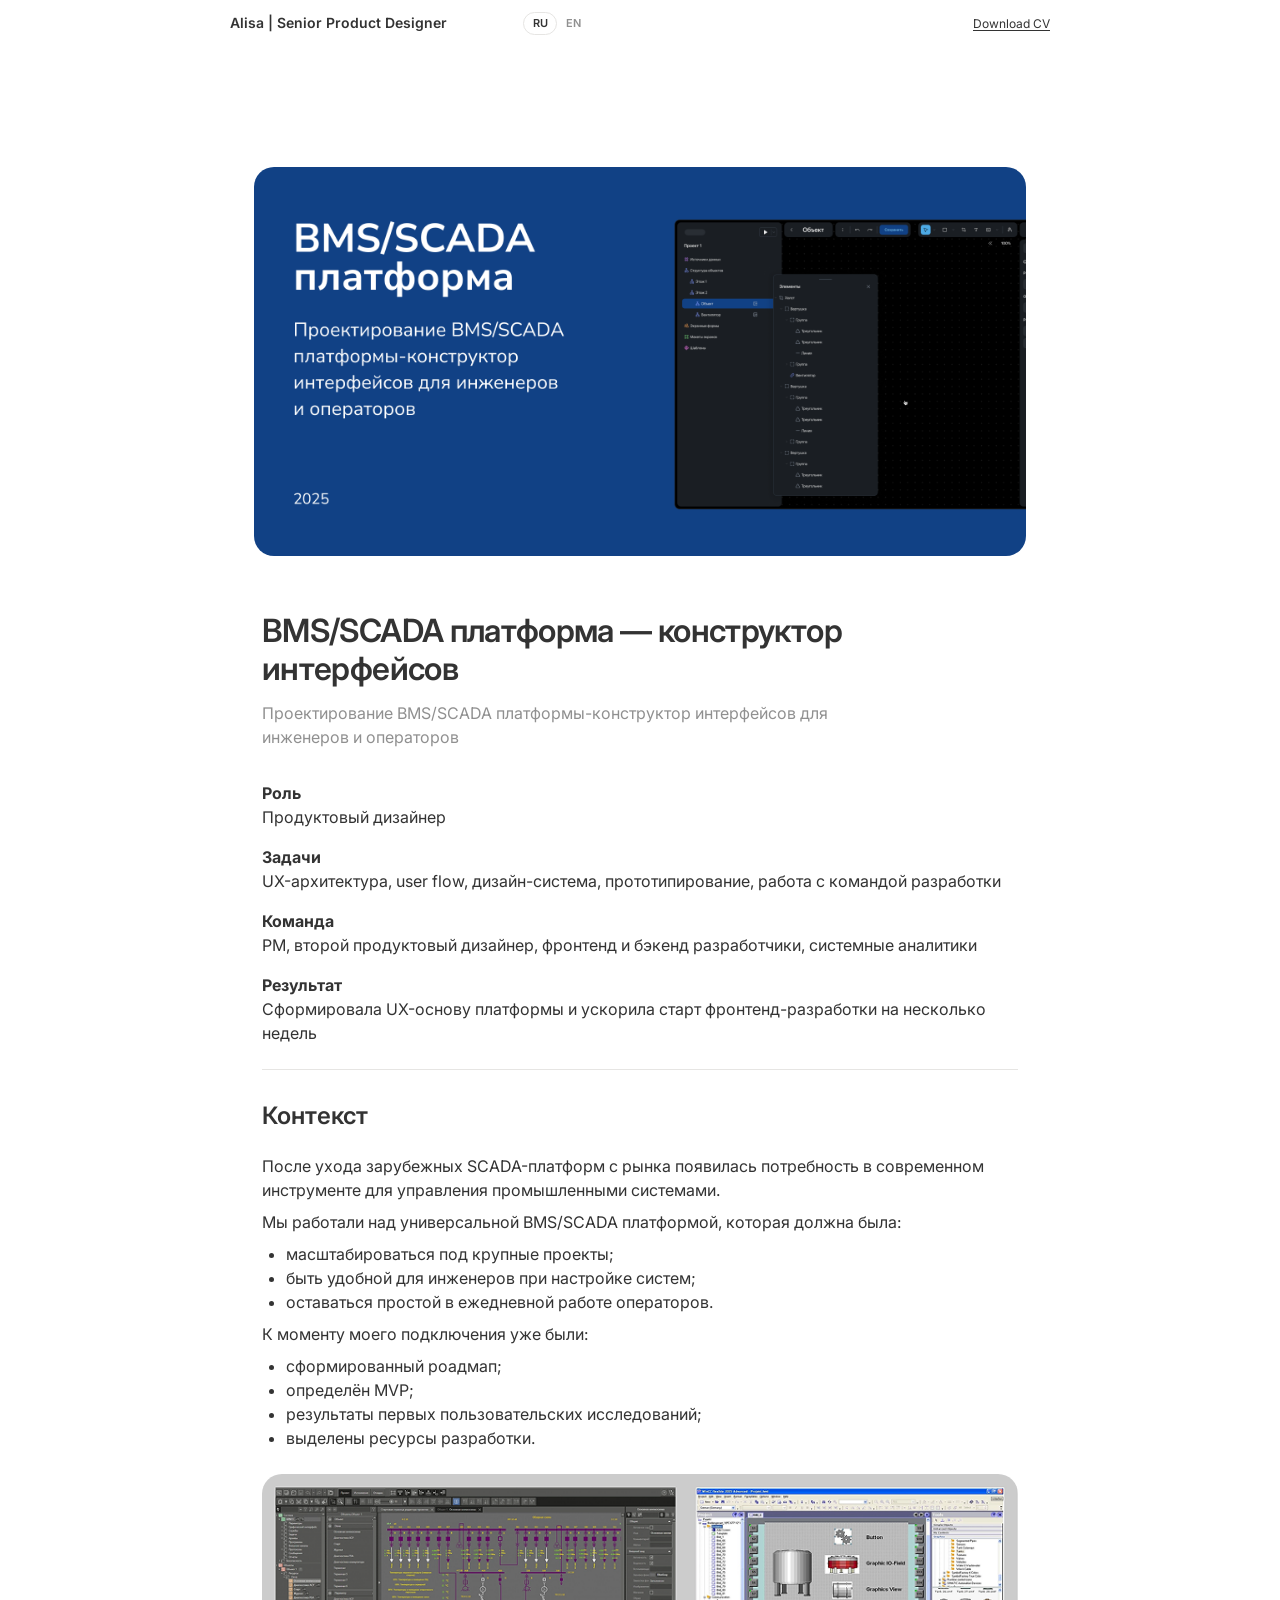
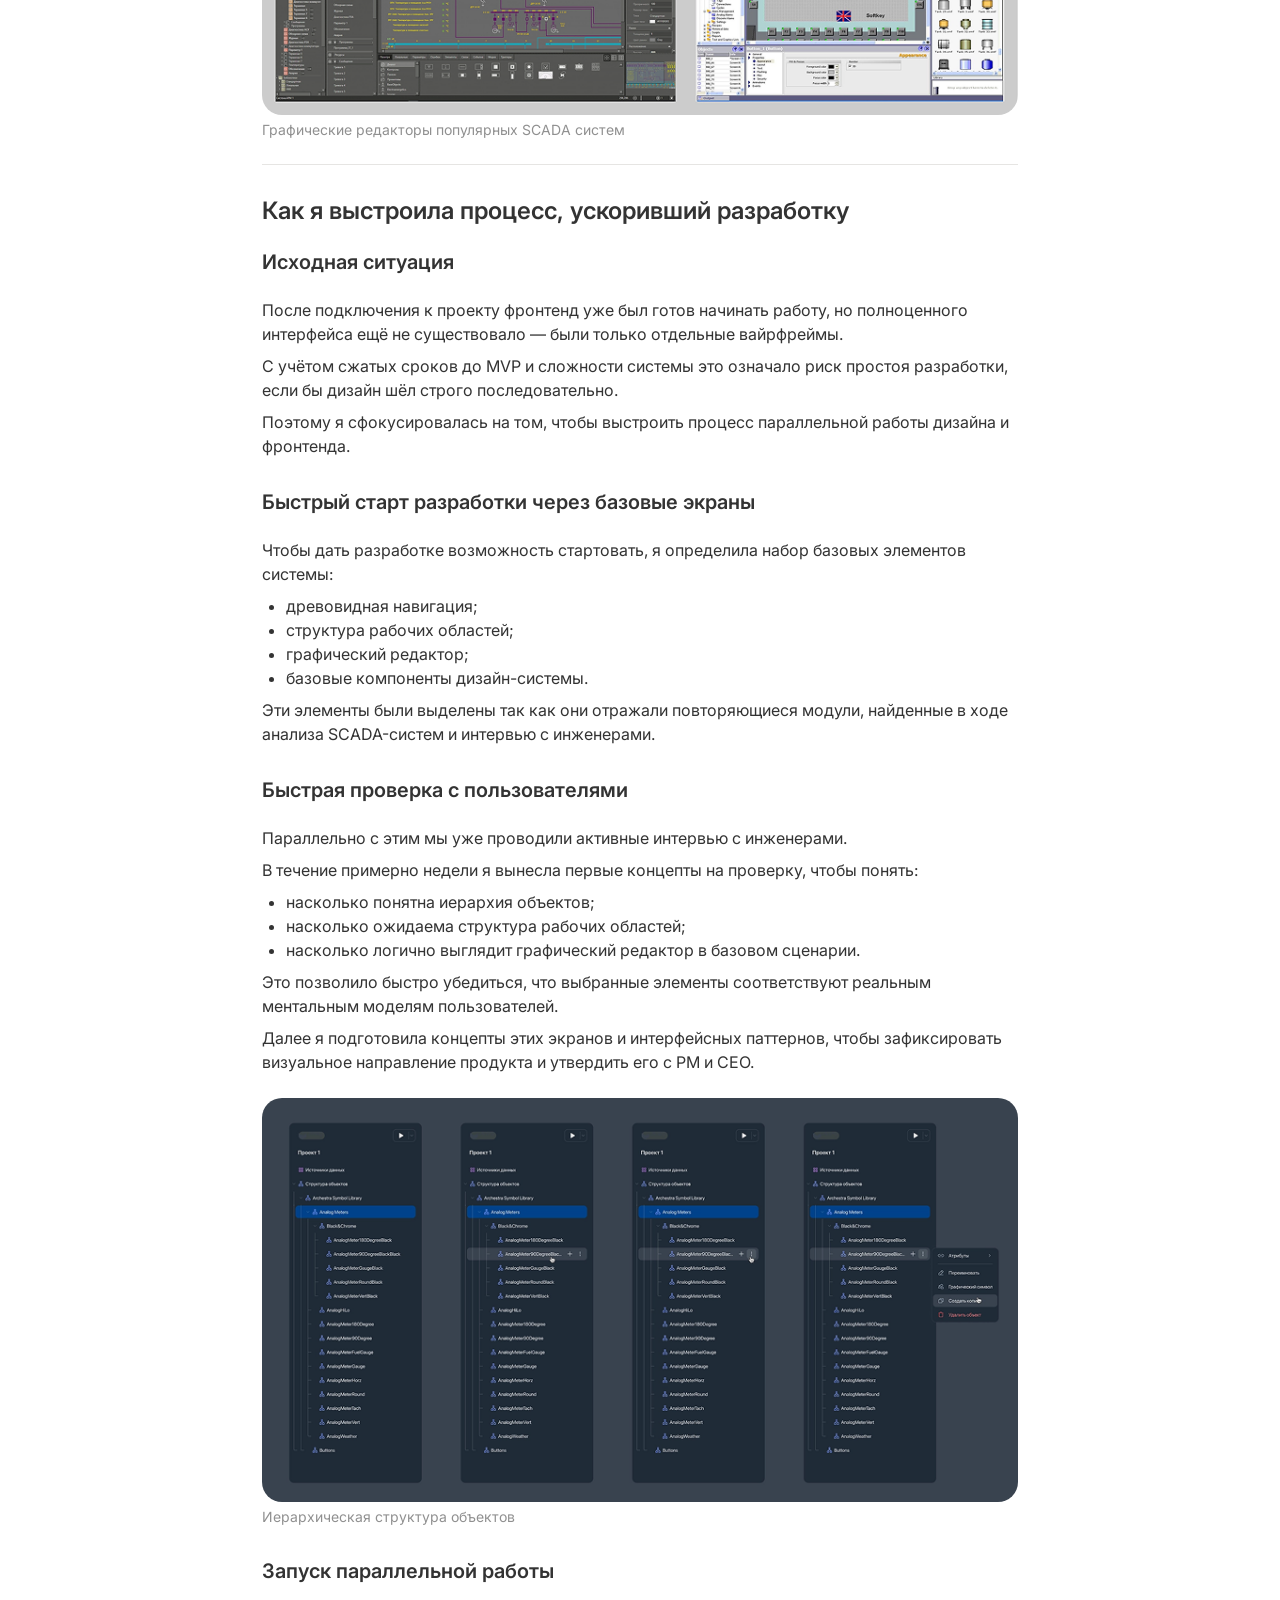
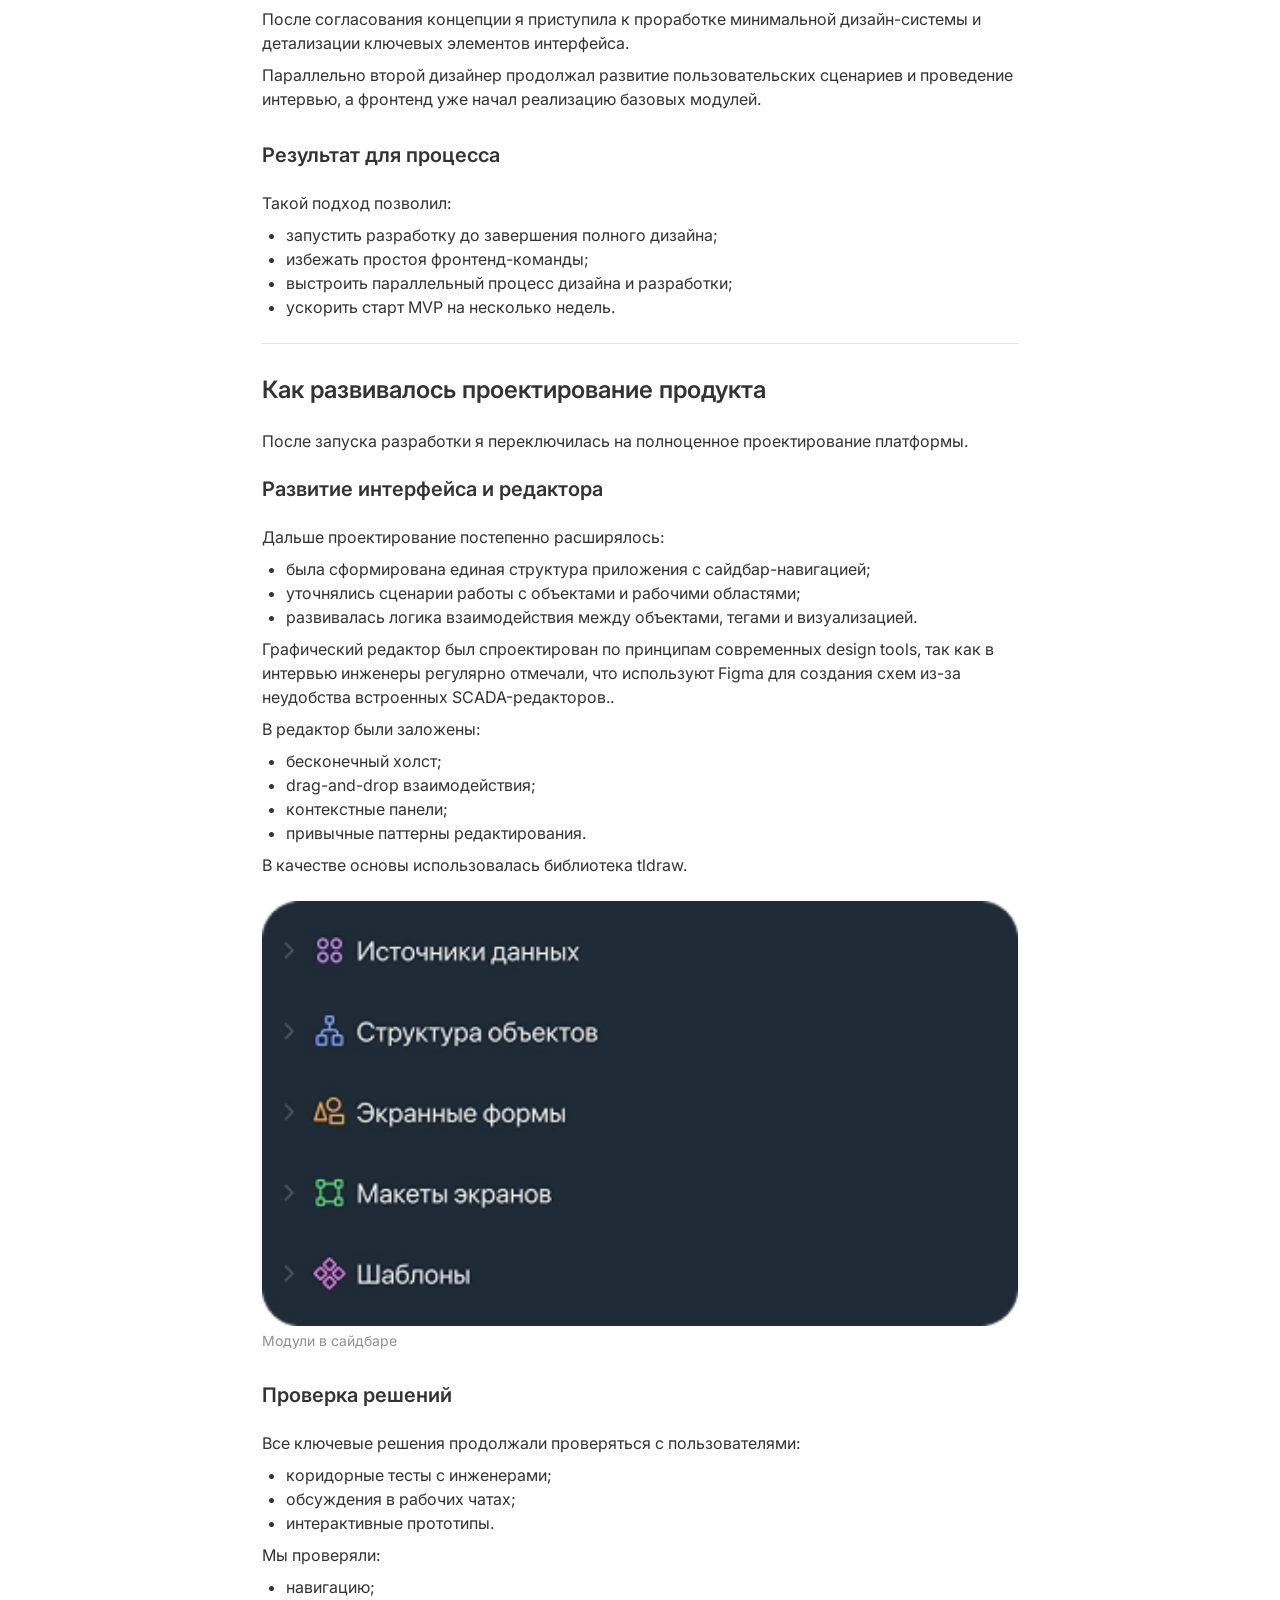
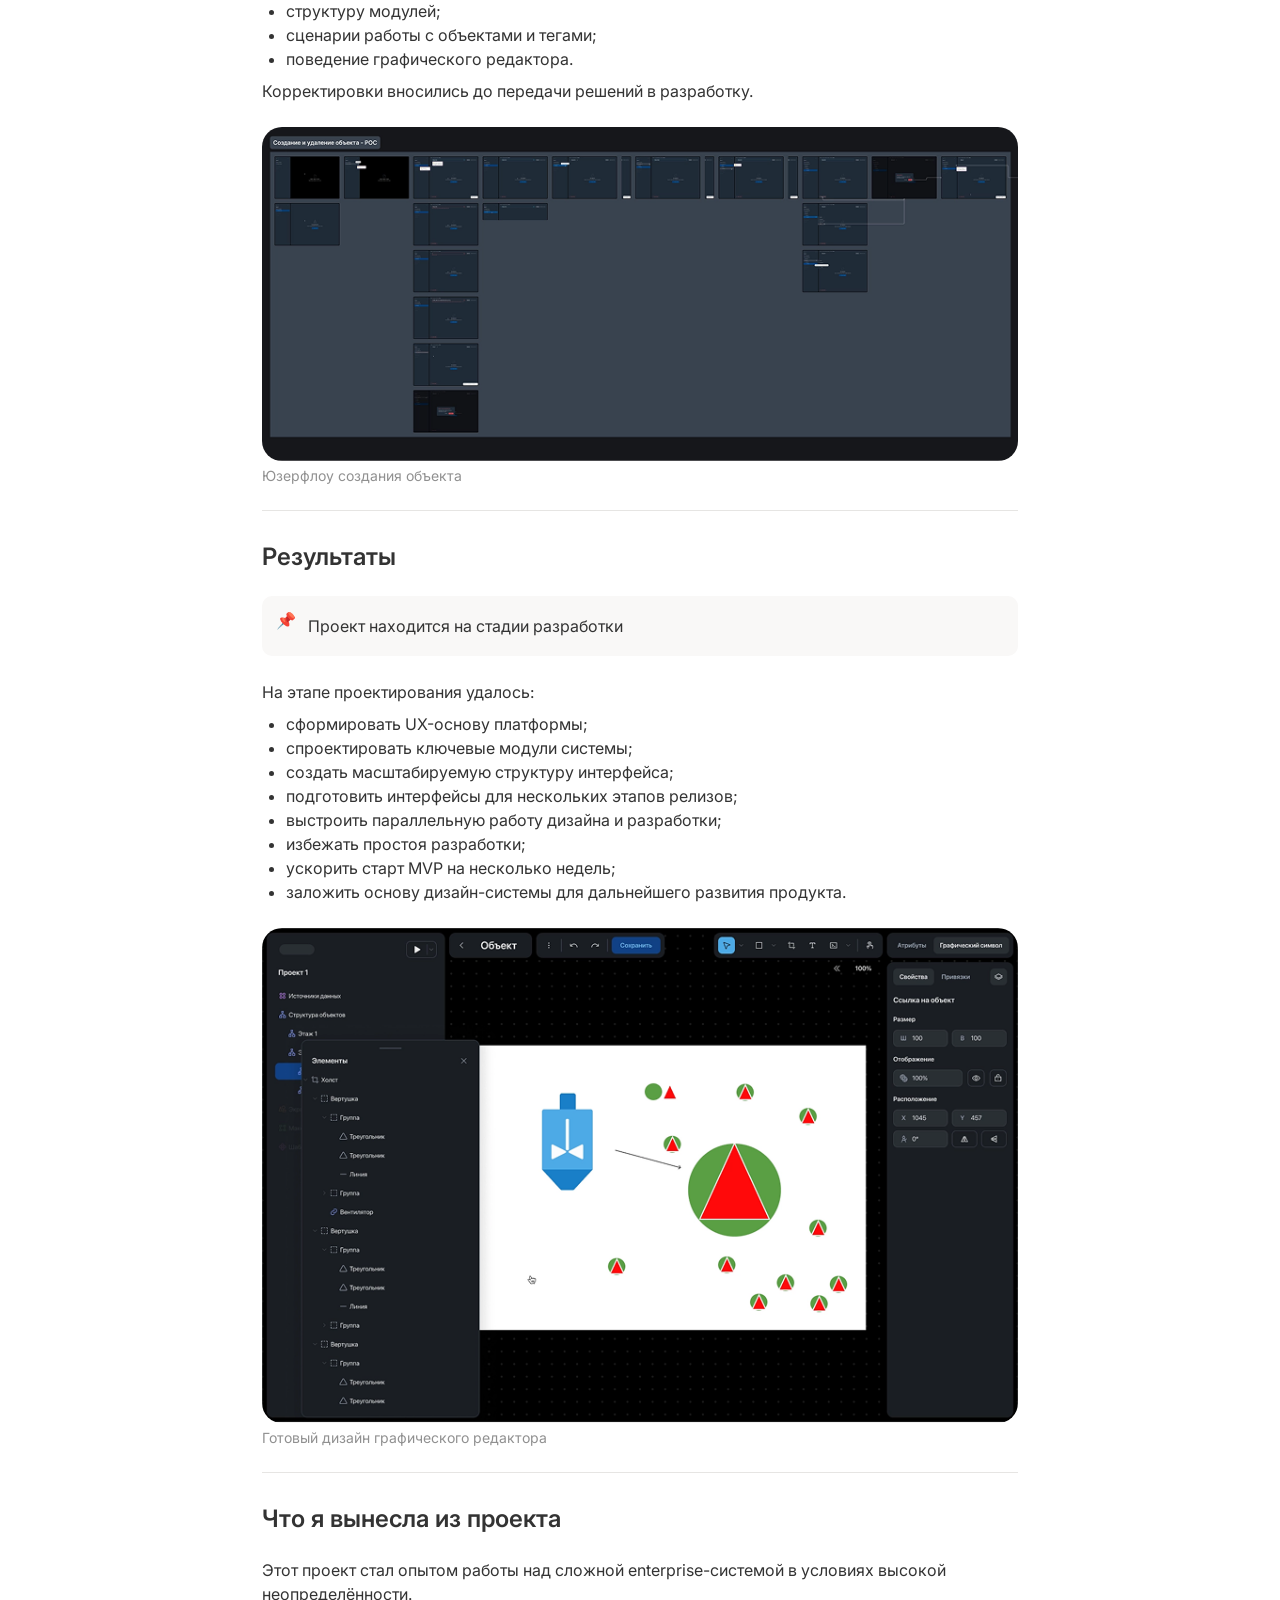
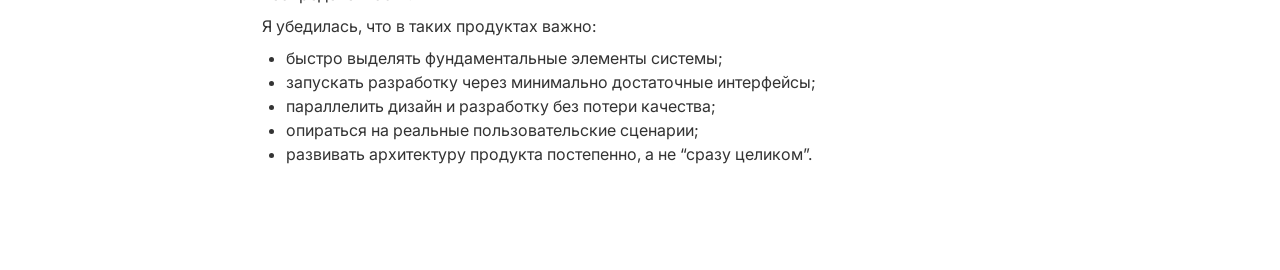
==== cases/bms-scada.html @ b9909ce7 "Replace the old Notion export with the redesigned portfolio site. Ship the static homepage, case pag" ====
<!DOCTYPE html>
<html lang="ru">
  <head>
    <meta charset="utf-8" />
    <meta name="viewport" content="width=device-width, initial-scale=1" />
    <title data-en="BMS/SCADA Platform — Visual Editor — Alisa Paderova">BMS/SCADA платформа — конструктор интерфейсов — Алиса Падерова</title>
    <link rel="preconnect" href="https://fonts.googleapis.com" />
    <link rel="preconnect" href="https://fonts.gstatic.com" crossorigin />
    <link href="https://fonts.googleapis.com/css2?family=Inter:wght@400;500;600;700&display=swap" rel="stylesheet" />
    <link rel="stylesheet" href="../css/styles.css" />
    <link rel="stylesheet" href="../css/case.css" />
  </head>
  <body>
    <article class="case">
      <header class="case-top">
        <div class="case-top-main">
          <a class="case-back" href="../index.html">Alisa | Senior Product Designer</a>
          <div class="language" role="group" aria-label="Language">
            <button type="button" class="lang is-current" data-lang-btn="ru" aria-pressed="true">RU</button>
            <button type="button" class="lang" data-lang-btn="en" aria-pressed="false">EN</button>
          </div>
        </div>
        <a class="download-cv" id="download-cv" href="">Download CV</a>
      </header>

      <div class="case-main">
        <figure class="case-cover">
          <img
            src="../img/bms-scada-platform.png"
            data-src-ru="../img/bms-scada-platform.png"
            data-src-en="../img/bms-scada-platform-en.png"
            data-alt-ru="BMS/SCADA платформа"
            data-alt-en="BMS/SCADA Platform"
            alt="BMS/SCADA платформа"
          />
        </figure>

        <header class="case-heading">
          <h1 data-en="BMS/SCADA Platform — Visual Editor">BMS/SCADA платформа — конструктор интерфейсов</h1>
          <p class="case-lead" data-en="Designing a general-purpose BMS/SCADA platform for engineers and operators">Проектирование BMS/SCADA платформы-конструктор интерфейсов для инженеров и операторов</p>
        </header>

        <div class="case-body">
          <section class="case-section">
            <div class="case-meta">
              <p><strong data-en="Role">Роль</strong><br /><span data-en="Product Designer">Продуктовый дизайнер</span></p>
              <p><strong data-en="Scope">Задачи</strong><br /><span data-en="UX architecture, user flows, design system, prototyping, collaboration with engineers">UX-архитектура, user flow, дизайн-система, прототипирование, работа с командой разработки</span></p>
              <p><strong data-en="Team">Команда</strong><br /><span data-en="Product Manager, another Product Designer, frontend and backend developers, systems analysts">PM, второй продуктовый дизайнер, фронтенд и бэкенд разработчики, системные аналитики</span></p>
              <p><strong data-en="Outcome">Результат</strong><br /><span data-en="Built the UX foundation for the platform and helped frontend development start several weeks earlier">Сформировала UX-основу платформы и ускорила старт фронтенд-разработки на несколько недель</span></p>
            </div>
            <hr class="case-divider" />
          </section>

          <section class="case-section">
            <h2 data-en="Context">Контекст</h2>
            <div>
              <p data-en="As foreign SCADA platforms left the market, the need for modern tools to manage industrial systems grew.">После ухода зарубежных SCADA-платформ с рынка появилась потребность в современном инструменте для управления промышленными системами.</p>
              <p data-en="We were building a BMS/SCADA platform designed to:">Мы работали над универсальной BMS/SCADA платформой, которая должна была:</p>
              <ul>
                <li data-en="support large-scale projects;">масштабироваться под крупные проекты;</li>
                <li data-en="make system configuration easier for engineers;">быть удобной для инженеров при настройке систем;</li>
                <li data-en="keep everyday tasks simple for operators.">оставаться простой в ежедневной работе операторов.</li>
              </ul>
              <p data-en="By the time I joined, the project already had:">К моменту моего подключения уже были:</p>
              <ul>
                <li data-en="an established roadmap;">сформированный роадмап;</li>
                <li data-en="a defined MVP;">определён MVP;</li>
                <li data-en="initial user research findings;">результаты первых пользовательских исследований;</li>
                <li data-en="a development team in place.">выделены ресурсы разработки.</li>
              </ul>
            </div>
            <figure>
              <img src="../img/cases/bms-02.png" alt="Графические редакторы популярных SCADA систем" />
              <figcaption data-en="Examples of graphical editors in popular SCADA systems">Графические редакторы популярных SCADA систем</figcaption>
            </figure>
            <hr class="case-divider" />
          </section>

          <section class="case-section">
            <h2 data-en="How I organized the design process to speed up development">Как я выстроила процесс, ускоривший разработку</h2>
            <h3 data-en="Starting point">Исходная ситуация</h3>
            <div>
              <p data-en="When I joined the project, the frontend team was ready to start building, but there was no complete interface yet — just a few wireframes.">После подключения к проекту фронтенд уже был готов начинать работу, но полноценного интерфейса ещё не существовало — были только отдельные вайрфреймы.</p>
              <p data-en="With a tight MVP deadline and a complex system, following a strictly sequential design process could mean developers having to wait for designs before they could start working.">С учётом сжатых сроков до MVP и сложности системы это означало риск простоя разработки, если бы дизайн шёл строго последовательно.</p>
              <p data-en="I focused on finding a way for design and frontend development to move forward in parallel.">Поэтому я сфокусировалась на том, чтобы выстроить процесс параллельной работы дизайна и фронтенда.</p>
            </div>
          </section>

          <section class="case-section">
            <h3 data-en="Getting development started with the core screens">Быстрый старт разработки через базовые экраны</h3>
            <div>
              <p data-en="To give developers something to start with, I identified the core building blocks of the system:">Чтобы дать разработке возможность стартовать, я определила набор базовых элементов системы:</p>
              <ul>
                <li data-en="tree-based navigation;">древовидная навигация;</li>
                <li data-en="workspace structure;">структура рабочих областей;</li>
                <li data-en="visual editor;">графический редактор;</li>
                <li data-en="basic design system components.">базовые компоненты дизайн-системы.</li>
              </ul>
              <p data-en="I chose these elements because they represented recurring patterns I found while analyzing existing SCADA systems and interviewing engineers.">Эти элементы были выделены так как они отражали повторяющиеся модули, найденные в ходе анализа SCADA-систем и интервью с инженерами.</p>
            </div>
          </section>

          <section class="case-section">
            <h3 data-en="Testing early concepts with users">Быстрая проверка с пользователями</h3>
            <div>
              <p data-en="At the same time, we were already interviewing engineers.">Параллельно с этим мы уже проводили активные интервью с инженерами.</p>
              <p data-en="Within the first week, I shared the initial concepts with users to find out:">В течение примерно недели я вынесла первые концепты на проверку, чтобы понять:</p>
              <ul>
                <li data-en="whether the object hierarchy was easy to understand;">насколько понятна иерархия объектов;</li>
                <li data-en="whether the workspace structure matched their expectations;">насколько ожидаема структура рабочих областей;</li>
                <li data-en="whether the visual editor felt intuitive in a basic workflow.">насколько логично выглядит графический редактор в базовом сценарии.</li>
              </ul>
              <p data-en="This helped us quickly check whether the concepts matched users' mental models.">Это позволило быстро убедиться, что выбранные элементы соответствуют реальным ментальным моделям пользователей.</p>
              <p data-en="I then developed these initial screens and interface patterns further to establish the product's visual direction and review it with the PM and CEO.">Далее я подготовила концепты этих экранов и интерфейсных паттернов, чтобы зафиксировать визуальное направление продукта и утвердить его с PM и CEO.</p>
            </div>
            <figure>
              <img src="../img/cases/bms-03.png" alt="Иерархическая структура объектов" />
              <figcaption data-en="Hierarchical object structure">Иерархическая структура объектов</figcaption>
            </figure>
          </section>

          <section class="case-section">
            <h3 data-en="Starting design and development in parallel">Запуск параллельной работы</h3>
            <div>
              <p data-en="Once we agreed on the overall direction, I started building a lean design system and working out the details of the key interface elements.">После согласования концепции я приступила к проработке минимальной дизайн-системы и детализации ключевых элементов интерфейса.</p>
              <p data-en="Meanwhile, the second designer continued working on user flows and interviewing engineers, while the frontend team started building the core modules.">Параллельно второй дизайнер продолжал развитие пользовательских сценариев и проведение интервью, а фронтенд уже начал реализацию базовых модулей.</p>
            </div>
          </section>

          <section class="case-section">
            <h3 data-en="Impact on the process">Результат для процесса</h3>
            <div>
              <p data-en="This approach helped us:">Такой подход позволил:</p>
              <ul>
                <li data-en="start development before the full design was ready;">запустить разработку до завершения полного дизайна;</li>
                <li data-en="keep the frontend team moving without delays;">избежать простоя фронтенд-команды;</li>
                <li data-en="run design and development in parallel;">выстроить параллельный процесс дизайна и разработки;</li>
                <li data-en="start MVP development several weeks earlier.">ускорить старт MVP на несколько недель.</li>
              </ul>
            </div>
            <hr class="case-divider" />
          </section>

          <section class="case-section">
            <h2 data-en="How the product design evolved">Как развивалось проектирование продукта</h2>
            <p data-en="Once development was underway, I moved on to designing the rest of the platform.">После запуска разработки я переключилась на полноценное проектирование платформы.</p>
            <h3 data-en="Developing the interface and visual editor">Развитие интерфейса и редактора</h3>
            <div>
              <p data-en="I gradually expanded the design to cover more of the platform:">Дальше проектирование постепенно расширялось:</p>
              <ul>
                <li data-en="established a unified application structure with sidebar navigation;">была сформирована единая структура приложения с сайдбар-навигацией;</li>
                <li data-en="refined workflows for working with objects and workspaces;">уточнялись сценарии работы с объектами и рабочими областями;</li>
                <li data-en="worked out how objects, tags, and visualizations interacted with each other.">развивалась логика взаимодействия между объектами, тегами и визуализацией.</li>
              </ul>
              <p data-en="The visual editor was inspired by modern design tools. During interviews, engineers often mentioned using Figma to create diagrams because the built-in SCADA editors were cumbersome and difficult to work with.">Графический редактор был спроектирован по принципам современных design tools, так как в интервью инженеры регулярно отмечали, что используют Figma для создания схем из-за неудобства встроенных SCADA-редакторов..</p>
              <p data-en="I designed the editor around:">В редактор были заложены:</p>
              <ul>
                <li data-en="an infinite canvas;">бесконечный холст;</li>
                <li data-en="drag-and-drop interactions;">drag-and-drop взаимодействия;</li>
                <li data-en="contextual panels;">контекстные панели;</li>
                <li data-en="familiar editing patterns.">привычные паттерны редактирования.</li>
              </ul>
              <p data-en="The editor was built using the tldraw library.">В качестве основы использовалась библиотека tldraw.</p>
            </div>
            <figure>
              <img src="../img/cases/bms-04.png" alt="Модули в сайдбаре" />
              <figcaption data-en="Modules in the sidebar">Модули в сайдбаре</figcaption>
            </figure>
          </section>

          <section class="case-section">
            <h3 data-en="Validating design decisions">Проверка решений</h3>
            <div>
              <p data-en="I continued testing key design decisions with users through:">Все ключевые решения продолжали проверяться с пользователями:</p>
              <ul>
                <li data-en="hallway testing with engineers;">коридорные тесты с инженерами;</li>
                <li data-en="discussions in project chats;">обсуждения в рабочих чатах;</li>
                <li data-en="interactive prototypes.">интерактивные прототипы.</li>
              </ul>
              <p data-en="We tested:">Мы проверяли:</p>
              <ul>
                <li data-en="navigation;">навигацию;</li>
                <li data-en="module structure;">структуру модулей;</li>
                <li data-en="workflows involving objects and tags;">сценарии работы с объектами и тегами;</li>
                <li data-en="how the visual editor behaved.">поведение графического редактора.</li>
              </ul>
              <p data-en="We refined the designs based on feedback before passing them on to developers.">Корректировки вносились до передачи решений в разработку.</p>
            </div>
            <figure>
              <img src="../img/cases/bms-05.png" alt="Юзерфлоу создания объекта" />
              <figcaption data-en="Object creation user flow">Юзерфлоу создания объекта</figcaption>
            </figure>
            <hr class="case-divider" />
          </section>

          <section class="case-section">
            <h2 data-en="Results">Результаты</h2>
            <div class="case-note">
              <span class="case-note-icon" aria-hidden="true">📌</span>
              <p data-en="The project is currently in development.">Проект находится на стадии разработки</p>
            </div>
            <div>
              <p data-en="During the design phase, I:">На этапе проектирования удалось:</p>
              <ul>
                <li data-en="established the UX foundation for the platform;">сформировать UX-основу платформы;</li>
                <li data-en="designed its core modules;">спроектировать ключевые модули системы;</li>
                <li data-en="created a scalable interface structure;">создать масштабируемую структуру интерфейса;</li>
                <li data-en="designed interfaces for several release phases;">подготовить интерфейсы для нескольких этапов релизов;</li>
                <li data-en="set up a process where design and development could move forward in parallel;">выстроить параллельную работу дизайна и разработки;</li>
                <li data-en="helped the frontend team avoid downtime;">избежать простоя разработки;</li>
                <li data-en="helped bring the start of MVP development forward by several weeks;">ускорить старт MVP на несколько недель;</li>
                <li data-en="laid the groundwork for a design system that can grow with the product.">заложить основу дизайн-системы для дальнейшего развития продукта.</li>
              </ul>
            </div>
            <figure>
              <img src="../img/cases/bms-06.png" alt="Готовый дизайн графического редактора" />
              <figcaption data-en="Final visual editor design">Готовый дизайн графического редактора</figcaption>
            </figure>
            <hr class="case-divider" />
          </section>

          <section class="case-section">
            <h2 data-en="What I learned">Что я вынесла из проекта</h2>
            <div>
              <p data-en="Working on this project taught me a lot about designing complex enterprise systems in conditions of high uncertainty.">Этот проект стал опытом работы над сложной enterprise-системой в условиях высокой неопределённости.</p>
              <p data-en="It reinforced the importance of:">Я убедилась, что в таких продуктах важно:</p>
              <ul>
                <li data-en="identifying the core building blocks of a system early;">быстро выделять фундаментальные элементы системы;</li>
                <li data-en="giving developers the minimum set of interfaces they need to get started;">запускать разработку через минимально достаточные интерфейсы;</li>
                <li data-en="running design and development in parallel without compromising quality;">параллелить дизайн и разработку без потери качества;</li>
                <li data-en="making decisions based on real user workflows;">опираться на реальные пользовательские сценарии;</li>
                <li data-en="evolving product architecture step by step instead of trying to design everything at once.">развивать архитектуру продукта постепенно, а не “сразу целиком”.</li>
              </ul>
            </div>
          </section>
        </div>
      </div>
    </article>
    <script src="../js/i18n.js?v=2"></script>
  </body>
</html>
---- css/styles.css ----
:root {
  --text: #333333;
  --text-muted: #909090;
  --background: #ffffff;
  --divider: #e6e5e3;
  --placeholder: #f3f3f3;
  --frame-width: 1280px;
  --frame-height: 832px;
  --bio-width: 360px;
  --cases-width: 620px;
  --column-gap: 100px;
  --card-height: 313px;
  --card-gap: 40px;
  --ease-out: cubic-bezier(0.16, 1, 0.3, 1);
  color-scheme: light;
}

* {
  box-sizing: border-box;
}

html,
body {
  margin: 0;
  background: var(--background);
  color: var(--text);
  font-family: Inter, "Helvetica Neue", Helvetica, Arial, sans-serif;
  font-weight: 400;
}

body {
  min-height: 100vh;
  overflow-x: clip;
}

a {
  color: inherit;
}

.scroll-root {
  --steps: 5;
  position: relative;
  height: calc(100vh + var(--steps) * 85vh);
}

.sticky {
  position: sticky;
  top: 0;
  height: 100vh;
  display: flex;
  align-items: center;
  justify-content: center;
}

.frame {
  position: relative;
  width: min(var(--frame-width), 100%);
  height: min(var(--frame-height), 100%);
  display: flex;
  align-items: stretch;
  gap: var(--column-gap);
  padding: 20px 100px;
  overflow: hidden;
  background: var(--background);
}

.bio,
.cases {
  height: 100%;
  display: flex;
  flex-direction: column;
}

.bio {
  width: var(--bio-width);
  flex: none;
  justify-content: space-between;
  padding-bottom: min(240px, 30%);
}

.cases {
  width: var(--cases-width);
  flex: none;
  position: relative;
  justify-content: center;
}

.cases-title {
  display: none;
  margin: 0;
  font-size: 22px;
  font-weight: 600;
  line-height: 1.2;
}

.bio-header {
  display: flex;
  align-items: center;
  justify-content: space-between;
  gap: 16px;
  width: 100%;
}

.eyebrow {
  margin: 0;
  font-size: 14px;
  font-weight: 500;
  line-height: 1;
}

.language {
  display: flex;
  align-items: center;
  flex: none;
}

.lang {
  display: flex;
  align-items: center;
  justify-content: center;
  height: 23px;
  min-width: 31px;
  padding: 4px 8px;
  border: 1px solid transparent;
  border-radius: 100px;
  background: transparent;
  color: var(--text-muted);
  font: inherit;
  font-size: 11px;
  font-weight: 600;
  line-height: 1;
  cursor: pointer;
}

.lang.is-current {
  min-width: 34px;
  border-color: var(--divider);
  background: var(--background);
  color: var(--text);
}

.bio-body {
  display: flex;
  flex-direction: column;
  gap: 32px;
  width: 100%;
}

.portrait {
  width: 100px;
  height: 100px;
  border-radius: 50%;
  object-fit: cover;
  display: block;
}

.bio-copy {
  display: flex;
  flex-direction: column;
  gap: 20px;
}

.headings {
  display: flex;
  flex-direction: column;
  gap: 8px;
}

.role,
h1,
h2,
p {
  margin: 0;
}

.role {
  font-size: 16px;
  font-weight: 600;
  line-height: 1;
}

h1 {
  font-size: 32px;
  font-weight: 600;
  line-height: 1;
}

.facts {
  display: flex;
  justify-content: space-between;
  gap: 12px;
  margin: 0;
  padding: 0;
  list-style: none;
  font-size: 14px;
  line-height: 1.5;
}

.intro {
  font-size: 14px;
  line-height: 1.5;
  text-align: justify;
}

.contacts {
  display: flex;
  justify-content: space-between;
  gap: 16px;
  color: var(--text-muted);
  font-size: 14px;
  line-height: 1.5;
}

.contacts p {
  white-space: nowrap;
}

.contacts a {
  color: inherit;
  text-decoration: none;
}

.contacts a:hover,
.contacts a:focus-visible {
  text-decoration: underline;
}

.download-cv {
  position: absolute;
  top: 20px;
  right: 100px;
  z-index: 2;
  color: var(--text);
  font-size: 12px;
  line-height: 1;
  text-align: right;
  text-decoration: underline;
  text-underline-offset: 2px;
}

.download-cv[aria-disabled="true"] {
  cursor: default;
}

.slot {
  position: relative;
  width: var(--cases-width);
  height: var(--card-height);
  z-index: 1;
}

.card {
  position: absolute;
  top: 0;
  left: 0;
  width: 100%;
  height: 100%;
  transform: translate3d(0, var(--y, 0px), 0);
  pointer-events: none;
}

.card-glow {
  position: absolute;
  inset: 0;
  border-radius: 16px;
  pointer-events: none;
  transform-origin: center center;
  transition: transform 0.8s var(--ease-out);
  z-index: 0;
}

/* Scroll / depth shadow — driven by JS --shadow-rgb + --shadow-alpha. */
.card-glow::before {
  content: "";
  position: absolute;
  inset: 0;
  border-radius: inherit;
  box-shadow: 20px -15px 120px rgba(var(--shadow-rgb), var(--shadow-alpha, 0));
  opacity: 1;
  transition: opacity 0.35s var(--ease-out);
}

/*
  Colored hover glow lives on a SEPARATE layer.
  It must not share the JS-driven box-shadow: transitioning that property
  while --shadow-alpha updates keeps the visible glow stuck on dark gray.
*/
.card-glow::after {
  content: "";
  position: absolute;
  inset: 0;
  border-radius: inherit;
  box-shadow: 20px -15px 160px 28px var(--hover-glow, transparent);
  opacity: 0;
  transition: opacity 0.35s var(--ease-out);
}

.card[data-case="bms-scada-platform"] {
  --hover-glow: rgba(17, 65, 133, 0.3);
}

.card[data-case="office-resource-booking"] {
  --hover-glow: rgba(40, 40, 40, 0.3);
}

.card[data-case="design-system"] {
  --hover-glow: rgba(102, 102, 102, 0.3);
}

.card[data-case="simple-model"] {
  --hover-glow: rgba(108, 75, 183, 0.3);
}

.card[data-case="simple-solution"] {
  --hover-glow: rgba(27, 101, 219, 0.3);
}

.card[data-case="behance"] {
  --hover-glow: rgba(0, 89, 255, 0.3);
}

.card.is-active {
  pointer-events: auto;
}

.card-face {
  position: relative;
  z-index: 1;
  display: block;
  height: 100%;
  overflow: hidden;
  border-radius: 16px;
  background: transparent;
  color: inherit;
  text-decoration: none;
  transform-origin: center center;
  opacity: var(--opacity, 1);
  filter: blur(var(--blur, 0px));
  transition: transform 0.8s var(--ease-out);
}

.card-face img {
  width: 100%;
  height: 100%;
  object-fit: cover;
  display: block;
}

.card.is-active:hover .card-face,
.card.is-active:focus-within .card-face,
.card.is-active:hover .card-glow,
.card.is-active:focus-within .card-glow {
  transform: scale(calc(644 / 620), calc(325 / 313));
}

/* Colored glow only on real pointer hover — not the scroll shadow, not sticky touch. */
@media (hover: hover) and (pointer: fine) {
  .card.is-active:hover .card-glow::before {
    opacity: 0;
  }

  .card.is-active:hover .card-glow::after {
    opacity: 1;
  }
}

@media (max-width: 1200px) {
  .download-cv {
    right: 32px;
  }

  .frame {
    gap: 40px;
    padding-inline: 32px;
    height: 100%;
  }

  .bio {
    width: 320px;
  }

  .cases {
    width: auto;
    flex: 1;
    min-width: 0;
  }

  .slot {
    width: 100%;
    height: auto;
    aspect-ratio: 620 / 313;
  }

  .contacts,
  .facts {
    flex-wrap: wrap;
  }

  .contacts p,
  .facts li {
    white-space: normal;
  }
}

@media (max-width: 800px) {
  .scroll-root {
    height: auto;
  }

  .sticky {
    position: relative;
    height: auto;
  }

  .frame {
    flex-direction: column;
    height: auto;
    min-height: 100vh;
    gap: 0;
    padding: 0 0 80px;
    overflow: visible;
  }

  .bio,
  .cases {
    width: 100%;
    height: auto;
    padding-bottom: 0;
  }

  .bio-header {
    position: sticky;
    top: 0;
    z-index: 5;
    flex-wrap: wrap;
    gap: 12px;
    padding: 20px 28px 12px;
    background: var(--background);
  }

  .download-cv {
    position: static;
    flex-basis: 100%;
    align-self: flex-start;
    text-align: left;
  }

  .bio-body {
    width: auto;
    margin: 100px 28px 0;
  }

  .cases {
    padding: 80px 28px 0;
  }

  .cases-title {
    display: block;
    margin-bottom: 40px;
  }

  .facts,
  .contacts {
    flex-wrap: nowrap;
    gap: 12px;
  }

  .slot {
    display: flex;
    flex-direction: column;
    gap: 60px;
    width: 100%;
    aspect-ratio: auto;
    height: auto;
  }

  .card {
    position: relative;
    transform: none;
    width: 100%;
    height: auto;
    aspect-ratio: 337 / 170.131;
    pointer-events: auto;
  }

  .card-glow::before {
    box-shadow: 20px -15px 80px rgba(var(--shadow-rgb), 0.16);
  }

  .card-glow::after {
    display: none;
  }

  .card-face {
    opacity: 1;
    filter: none;
  }
}

@media (prefers-reduced-motion: reduce) {
  .scroll-root {
    height: auto;
  }

  .sticky {
    position: relative;
    height: auto;
  }

  .frame {
    height: auto;
    overflow: visible;
  }

  .card {
    position: relative;
    height: auto;
    aspect-ratio: 620 / 313;
    margin-bottom: 40px;
    pointer-events: auto;
  }

  .slot {
    height: auto;
  }

  .card-face {
    opacity: 1;
    filter: none;
    transition: none;
  }

  .card.is-active:hover .card-face,
  .card.is-active:focus-within .card-face {
    transform: none;
  }
}
---- css/case.css ----
.case {
  color: var(--text);
  background: var(--background);
}

.case-top {
  display: flex;
  align-items: center;
  gap: 100px;
  width: min(1280px, 100%);
  margin: 0 auto;
  padding: 12px 230px;
}

.case-top-main {
  display: flex;
  flex: 1 1 0;
  align-items: center;
  justify-content: space-between;
  min-width: 0;
  gap: 16px;
}

.case-back {
  margin: 0;
  color: var(--text);
  font-size: 14px;
  font-weight: 600;
  line-height: 1.2;
  text-decoration: none;
  white-space: nowrap;
}

.case-back:hover {
  text-decoration: underline;
}

.case-top .download-cv {
  position: static;
  flex: 1 1 0;
  margin: 0;
  text-align: right;
  color: var(--text);
  font-size: 12px;
  font-weight: 400;
  line-height: 1;
}

.case-main {
  width: min(820px, 100%);
  margin: 120px auto 0;
  padding: 0 24px 96px;
  display: flex;
  flex-direction: column;
  gap: 32px;
}

.case-cover {
  margin: 0;
}

.case-cover img {
  display: block;
  width: 100%;
  height: auto;
  border-radius: 20px;
}

.case-heading {
  display: flex;
  flex-direction: column;
  gap: 12px;
  padding: 24px 8px 0;
}

.case h1 {
  margin: 0;
  font-size: 32px;
  font-weight: 600;
  line-height: 1.2;
  letter-spacing: -0.02em;
}

.case-lead {
  margin: 0;
  max-width: 640px;
  color: var(--text-muted);
  font-size: 16px;
  line-height: 1.5;
}

.case-body {
  display: flex;
  flex-direction: column;
  gap: 32px;
  padding: 0 8px 8px;
}

.case-section {
  display: flex;
  flex-direction: column;
  gap: 24px;
}

.case-section + .case-section {
  padding-top: 0;
}

.case-divider {
  width: 100%;
  height: 0;
  border: 0;
  border-top: 1px solid var(--divider);
  margin: 0;
}

.case h2,
.case h3 {
  margin: 0;
  font-weight: 600;
  letter-spacing: 0;
}

.case h2 {
  font-size: 24px;
  line-height: 1.2;
}

.case h3 {
  font-size: 20px;
  line-height: 1.2;
}

.case h4,
.case .case-label {
  margin: 0;
  font-size: 16px;
  font-weight: 600;
  line-height: 1.2;
}

.case p,
.case li {
  margin: 0;
  font-size: 16px;
  font-weight: 400;
  line-height: 1.5;
}

.case p + p {
  margin-top: 8px;
}

.case strong {
  font-weight: 700;
}

.case-meta {
  display: flex;
  flex-direction: column;
  gap: 8px;
}

.case-meta p {
  margin: 0;
}

.case-meta strong {
  display: inline;
  font-weight: 700;
}

.case ul,
.case ol {
  margin: 0;
  padding-left: 24px;
}

.case ul {
  list-style: disc;
}

.case ol {
  list-style: decimal;
}

.case li + li {
  margin-top: 0;
}

.case p + ul,
.case p + ol,
.case ul + p,
.case ol + p {
  margin-top: 8px;
}

.case figure {
  display: flex;
  flex-direction: column;
  gap: 4px;
  margin: 0;
}

.case figure img {
  display: block;
  width: 100%;
  height: auto;
  border-radius: 20px;
}

.case figcaption {
  margin: 0;
  color: var(--text-muted);
  font-size: 14px;
  line-height: 1.5;
}

.case-note {
  display: flex;
  align-items: flex-start;
  gap: 8px;
  padding: 12px;
  border-radius: 10px;
  background: #f9f8f7;
}

.case-note-icon {
  flex: none;
  width: 24px;
  height: 24px;
  display: grid;
  place-items: center;
  font-size: 16px;
  line-height: 1;
}

.case-note p {
  margin: 0;
  padding: 6px 2px;
  font-size: 16px;
  line-height: 1.5;
}

.case [hidden] {
  display: none !important;
}

@media (max-width: 1200px) {
  .case-top {
    gap: 40px;
    padding: 12px 32px;
  }
}

@media (max-width: 800px) {
  .case-top {
    flex-wrap: wrap;
    gap: 12px;
    padding: 20px 28px 12px;
  }

  .case-top-main {
    flex: 1 1 100%;
  }

  .case-top .download-cv {
    flex-basis: 100%;
    text-align: left;
  }

  .case-main {
    margin-top: 40px;
    padding: 0 20px 80px;
    gap: 24px;
  }

  .case-heading,
  .case-body {
    padding-left: 0;
    padding-right: 0;
  }

  .case h1 {
    font-size: 28px;
  }

  .case h2 {
    font-size: 22px;
  }
}
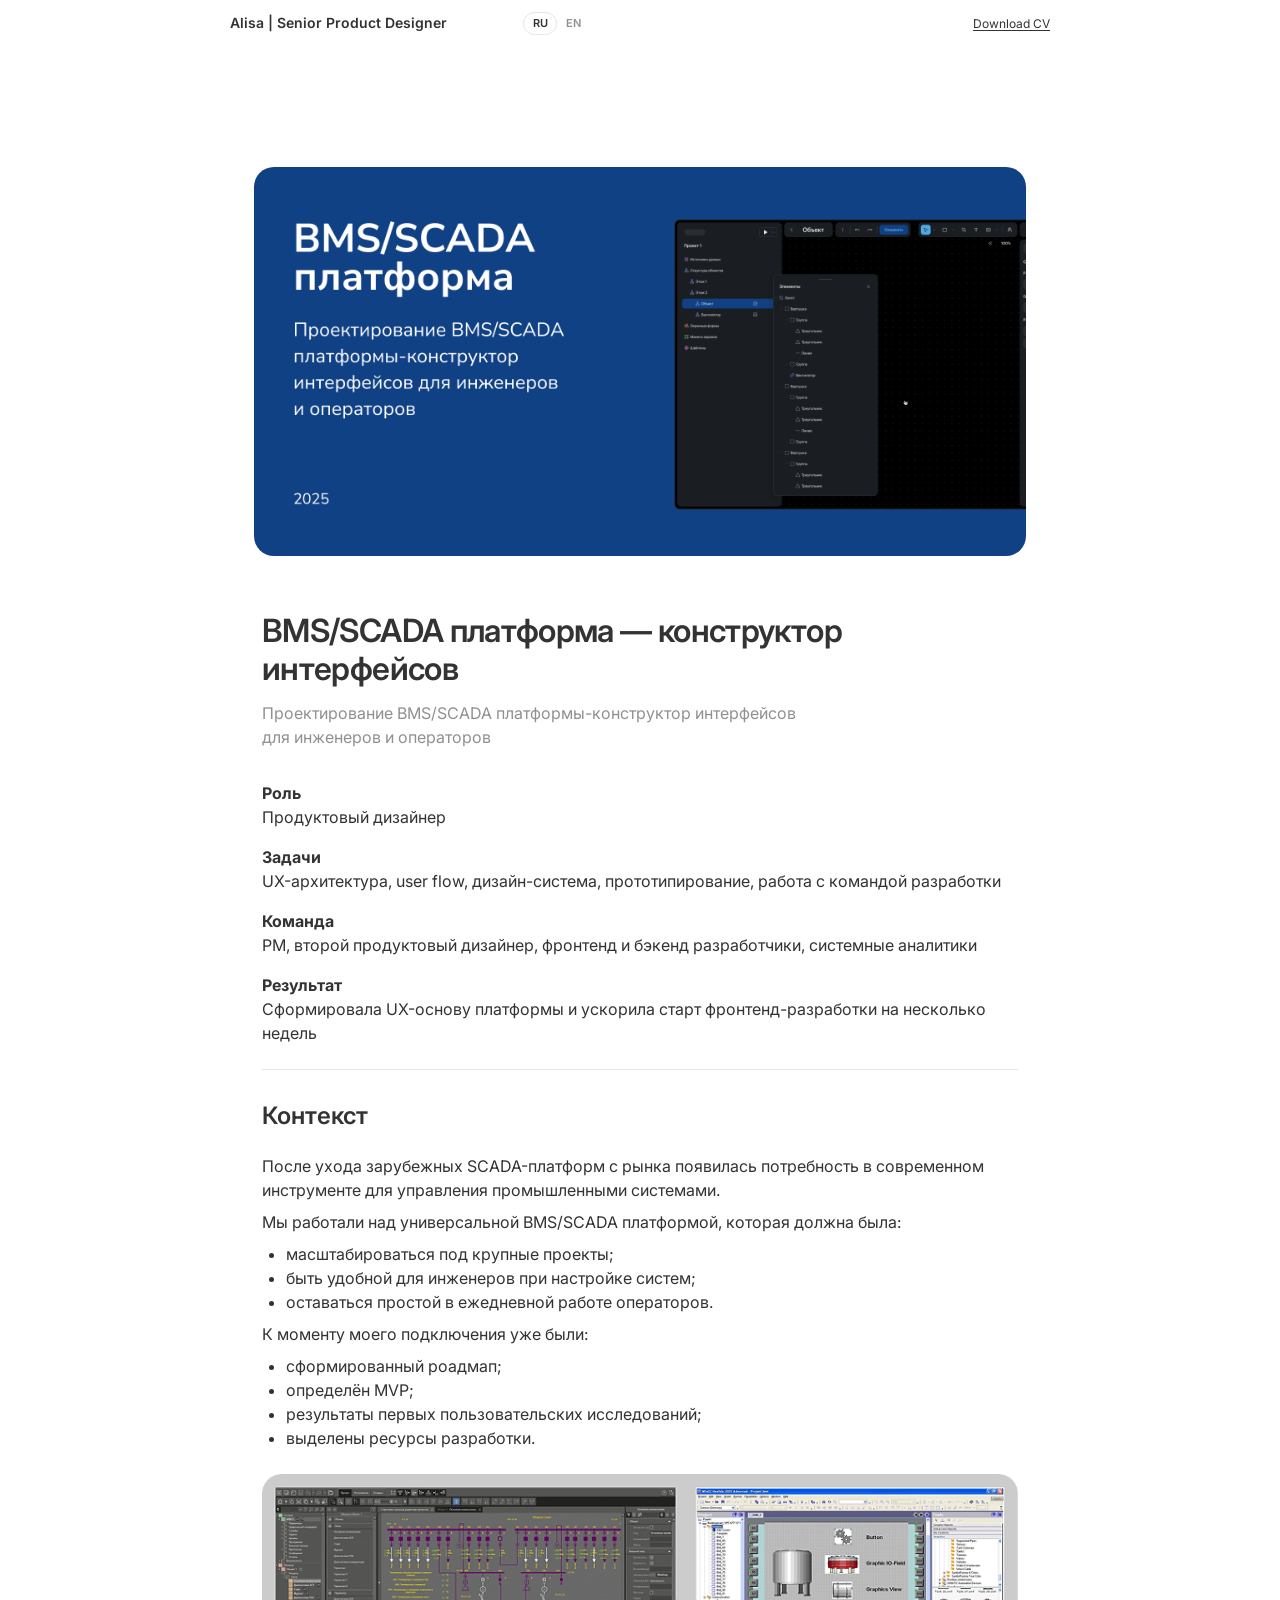
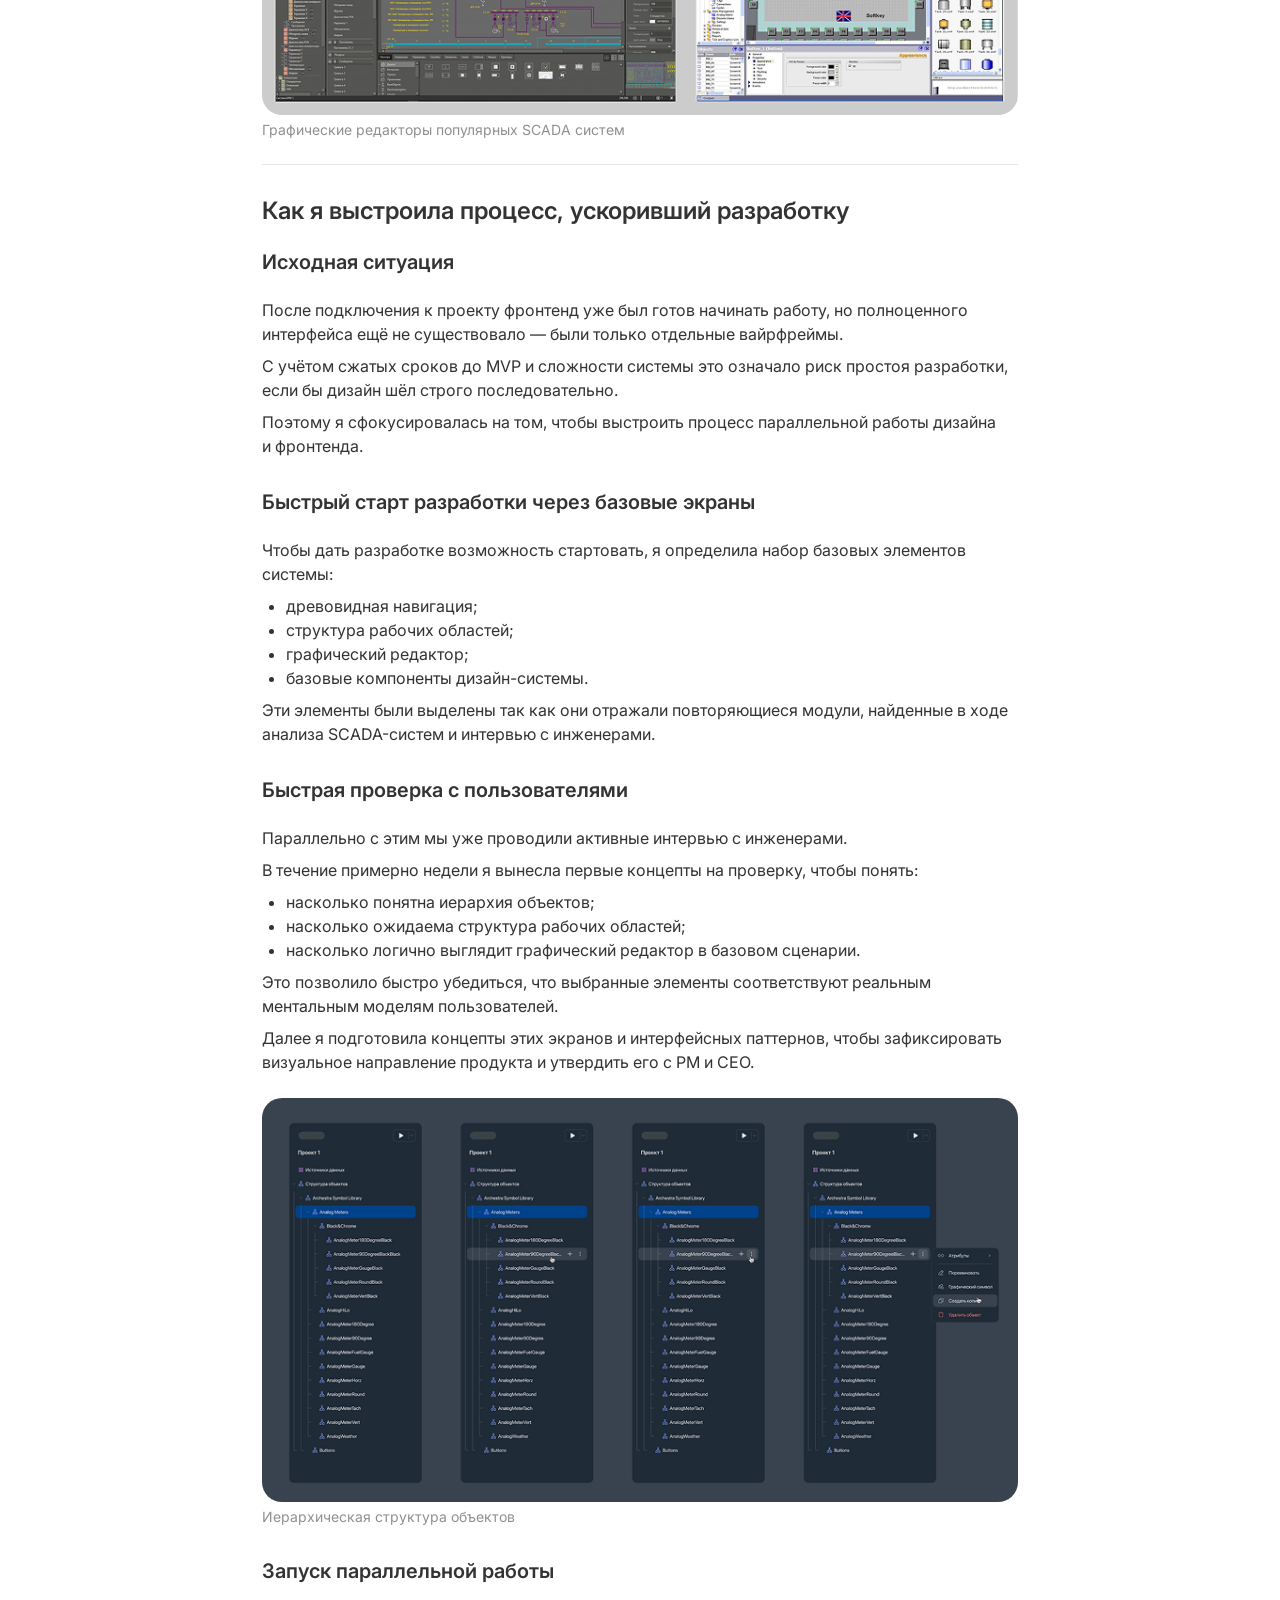
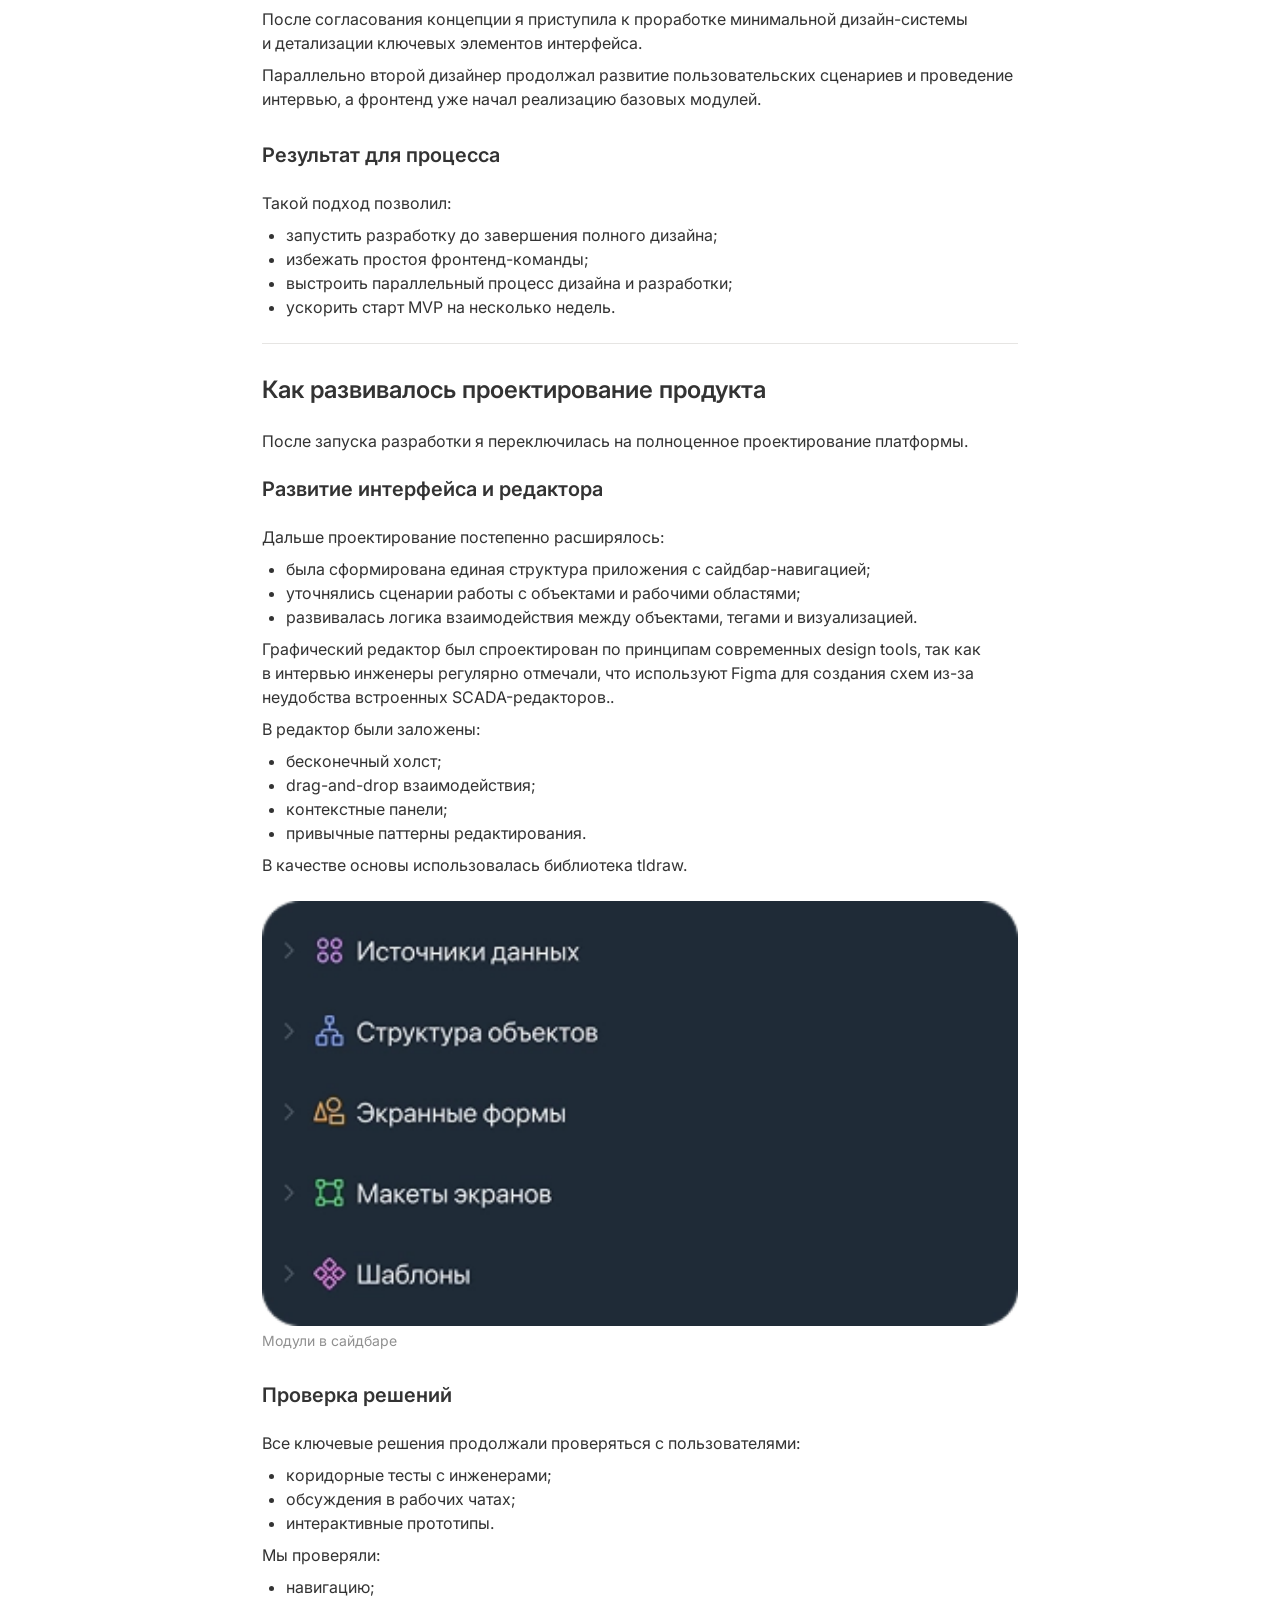
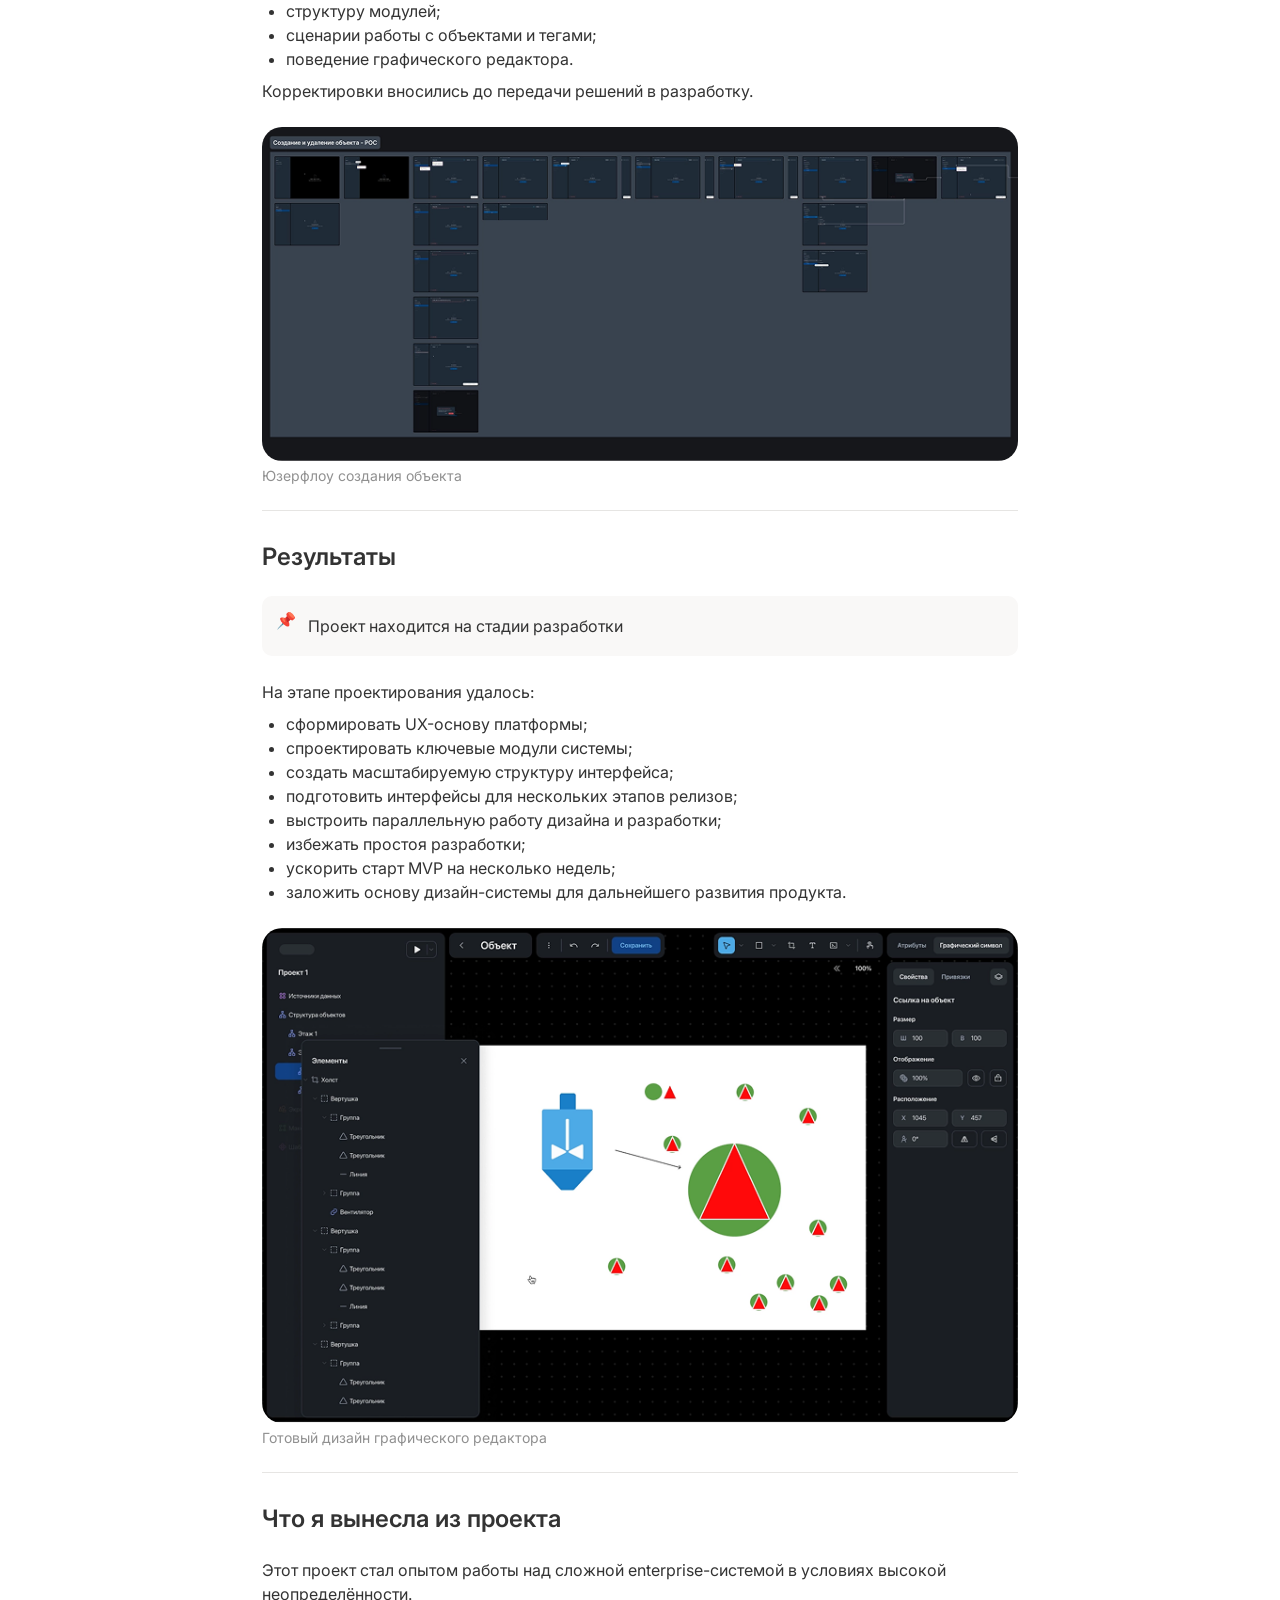
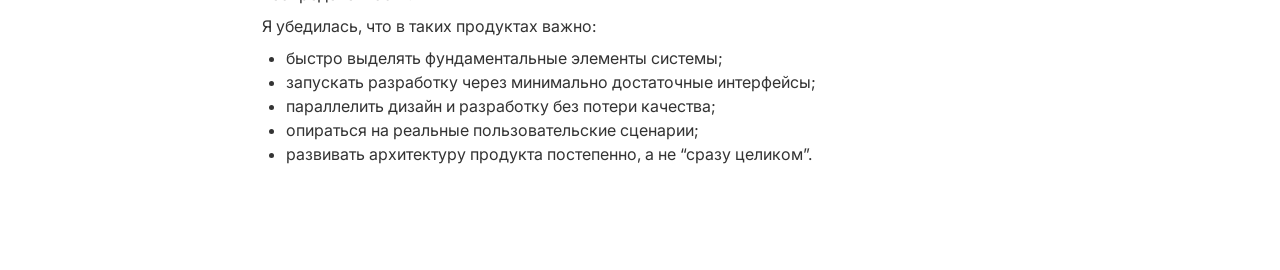
==== commit fa3d1ff3: "Publish portfolio redesign with mobile sticky cases stack and updated case pages. Co-authored-by: Cu" ====
--- a/cases/bms-scada.html
+++ b/cases/bms-scada.html
@@ -7,6 +7,9 @@
     <link rel="preconnect" href="https://fonts.googleapis.com" />
     <link rel="preconnect" href="https://fonts.gstatic.com" crossorigin />
     <link href="https://fonts.googleapis.com/css2?family=Inter:wght@400;500;600;700&display=swap" rel="stylesheet" />
+    <link rel="icon" href="../favicon.ico" sizes="any" />
+    <link rel="icon" type="image/png" href="../favicon.png" sizes="32x32" />
+    <link rel="apple-touch-icon" href="../apple-touch-icon.png" />
     <link rel="stylesheet" href="../css/styles.css" />
     <link rel="stylesheet" href="../css/case.css" />
   </head>
@@ -37,16 +40,16 @@
 
         <header class="case-heading">
           <h1 data-en="BMS/SCADA Platform — Visual Editor">BMS/SCADA платформа — конструктор интерфейсов</h1>
-          <p class="case-lead" data-en="Designing a general-purpose BMS/SCADA platform for engineers and operators">Проектирование BMS/SCADA платформы-конструктор интерфейсов для инженеров и операторов</p>
+          <p class="case-lead" data-en="Designing a general-purpose BMS/SCADA platform for engineers and operators">Проектирование BMS/SCADA платформы-конструктор интерфейсов для инженеров и операторов</p>
         </header>
 
         <div class="case-body">
           <section class="case-section">
             <div class="case-meta">
               <p><strong data-en="Role">Роль</strong><br /><span data-en="Product Designer">Продуктовый дизайнер</span></p>
-              <p><strong data-en="Scope">Задачи</strong><br /><span data-en="UX architecture, user flows, design system, prototyping, collaboration with engineers">UX-архитектура, user flow, дизайн-система, прототипирование, работа с командой разработки</span></p>
-              <p><strong data-en="Team">Команда</strong><br /><span data-en="Product Manager, another Product Designer, frontend and backend developers, systems analysts">PM, второй продуктовый дизайнер, фронтенд и бэкенд разработчики, системные аналитики</span></p>
-              <p><strong data-en="Outcome">Результат</strong><br /><span data-en="Built the UX foundation for the platform and helped frontend development start several weeks earlier">Сформировала UX-основу платформы и ускорила старт фронтенд-разработки на несколько недель</span></p>
+              <p><strong data-en="Scope">Задачи</strong><br /><span data-en="UX architecture, user flows, design system, prototyping, collaboration with engineers">UX-архитектура, user flow, дизайн-система, прототипирование, работа с командой разработки</span></p>
+              <p><strong data-en="Team">Команда</strong><br /><span data-en="Product Manager, another Product Designer, frontend and backend developers, systems analysts">PM, второй продуктовый дизайнер, фронтенд и бэкенд разработчики, системные аналитики</span></p>
+              <p><strong data-en="Outcome">Результат</strong><br /><span data-en="Built the UX foundation for the platform and helped frontend development start several weeks earlier">Сформировала UX-основу платформы и ускорила старт фронтенд-разработки на несколько недель</span></p>
             </div>
             <hr class="case-divider" />
           </section>
@@ -54,64 +57,64 @@
           <section class="case-section">
             <h2 data-en="Context">Контекст</h2>
             <div>
-              <p data-en="As foreign SCADA platforms left the market, the need for modern tools to manage industrial systems grew.">После ухода зарубежных SCADA-платформ с рынка появилась потребность в современном инструменте для управления промышленными системами.</p>
-              <p data-en="We were building a BMS/SCADA platform designed to:">Мы работали над универсальной BMS/SCADA платформой, которая должна была:</p>
-              <ul>
-                <li data-en="support large-scale projects;">масштабироваться под крупные проекты;</li>
-                <li data-en="make system configuration easier for engineers;">быть удобной для инженеров при настройке систем;</li>
-                <li data-en="keep everyday tasks simple for operators.">оставаться простой в ежедневной работе операторов.</li>
-              </ul>
-              <p data-en="By the time I joined, the project already had:">К моменту моего подключения уже были:</p>
-              <ul>
-                <li data-en="an established roadmap;">сформированный роадмап;</li>
-                <li data-en="a defined MVP;">определён MVP;</li>
+              <p data-en="As foreign SCADA platforms left the market, the need for modern tools to manage industrial systems grew.">После ухода зарубежных SCADA-платформ с рынка появилась потребность в современном инструменте для управления промышленными системами.</p>
+              <p data-en="We were building a BMS/SCADA platform designed to:">Мы работали над универсальной BMS/SCADA платформой, которая должна была:</p>
+              <ul>
+                <li data-en="support large-scale projects;">масштабироваться под крупные проекты;</li>
+                <li data-en="make system configuration easier for engineers;">быть удобной для инженеров при настройке систем;</li>
+                <li data-en="keep everyday tasks simple for operators.">оставаться простой в ежедневной работе операторов.</li>
+              </ul>
+              <p data-en="By the time I joined, the project already had:">К моменту моего подключения уже были:</p>
+              <ul>
+                <li data-en="an established roadmap;">сформированный роадмап;</li>
+                <li data-en="a defined MVP;">определён MVP;</li>
                 <li data-en="initial user research findings;">результаты первых пользовательских исследований;</li>
-                <li data-en="a development team in place.">выделены ресурсы разработки.</li>
+                <li data-en="a development team in place.">выделены ресурсы разработки.</li>
               </ul>
             </div>
             <figure>
               <img src="../img/cases/bms-02.png" alt="Графические редакторы популярных SCADA систем" />
-              <figcaption data-en="Examples of graphical editors in popular SCADA systems">Графические редакторы популярных SCADA систем</figcaption>
-            </figure>
-            <hr class="case-divider" />
-          </section>
-
-          <section class="case-section">
-            <h2 data-en="How I organized the design process to speed up development">Как я выстроила процесс, ускоривший разработку</h2>
+              <figcaption data-en="Examples of graphical editors in popular SCADA systems">Графические редакторы популярных SCADA систем</figcaption>
+            </figure>
+            <hr class="case-divider" />
+          </section>
+
+          <section class="case-section">
+            <h2 data-en="How I organized the design process to speed up development">Как я выстроила процесс, ускоривший разработку</h2>
             <h3 data-en="Starting point">Исходная ситуация</h3>
             <div>
-              <p data-en="When I joined the project, the frontend team was ready to start building, but there was no complete interface yet — just a few wireframes.">После подключения к проекту фронтенд уже был готов начинать работу, но полноценного интерфейса ещё не существовало — были только отдельные вайрфреймы.</p>
-              <p data-en="With a tight MVP deadline and a complex system, following a strictly sequential design process could mean developers having to wait for designs before they could start working.">С учётом сжатых сроков до MVP и сложности системы это означало риск простоя разработки, если бы дизайн шёл строго последовательно.</p>
-              <p data-en="I focused on finding a way for design and frontend development to move forward in parallel.">Поэтому я сфокусировалась на том, чтобы выстроить процесс параллельной работы дизайна и фронтенда.</p>
-            </div>
-          </section>
-
-          <section class="case-section">
-            <h3 data-en="Getting development started with the core screens">Быстрый старт разработки через базовые экраны</h3>
-            <div>
-              <p data-en="To give developers something to start with, I identified the core building blocks of the system:">Чтобы дать разработке возможность стартовать, я определила набор базовых элементов системы:</p>
+              <p data-en="When I joined the project, the frontend team was ready to start building, but there was no complete interface yet — just a few wireframes.">После подключения к проекту фронтенд уже был готов начинать работу, но полноценного интерфейса ещё не существовало — были только отдельные вайрфреймы.</p>
+              <p data-en="With a tight MVP deadline and a complex system, following a strictly sequential design process could mean developers having to wait for designs before they could start working.">С учётом сжатых сроков до MVP и сложности системы это означало риск простоя разработки, если бы дизайн шёл строго последовательно.</p>
+              <p data-en="I focused on finding a way for design and frontend development to move forward in parallel.">Поэтому я сфокусировалась на том, чтобы выстроить процесс параллельной работы дизайна и фронтенда.</p>
+            </div>
+          </section>
+
+          <section class="case-section">
+            <h3 data-en="Getting development started with the core screens">Быстрый старт разработки через базовые экраны</h3>
+            <div>
+              <p data-en="To give developers something to start with, I identified the core building blocks of the system:">Чтобы дать разработке возможность стартовать, я определила набор базовых элементов системы:</p>
               <ul>
                 <li data-en="tree-based navigation;">древовидная навигация;</li>
                 <li data-en="workspace structure;">структура рабочих областей;</li>
                 <li data-en="visual editor;">графический редактор;</li>
                 <li data-en="basic design system components.">базовые компоненты дизайн-системы.</li>
               </ul>
-              <p data-en="I chose these elements because they represented recurring patterns I found while analyzing existing SCADA systems and interviewing engineers.">Эти элементы были выделены так как они отражали повторяющиеся модули, найденные в ходе анализа SCADA-систем и интервью с инженерами.</p>
-            </div>
-          </section>
-
-          <section class="case-section">
-            <h3 data-en="Testing early concepts with users">Быстрая проверка с пользователями</h3>
-            <div>
-              <p data-en="At the same time, we were already interviewing engineers.">Параллельно с этим мы уже проводили активные интервью с инженерами.</p>
-              <p data-en="Within the first week, I shared the initial concepts with users to find out:">В течение примерно недели я вынесла первые концепты на проверку, чтобы понять:</p>
-              <ul>
-                <li data-en="whether the object hierarchy was easy to understand;">насколько понятна иерархия объектов;</li>
-                <li data-en="whether the workspace structure matched their expectations;">насколько ожидаема структура рабочих областей;</li>
-                <li data-en="whether the visual editor felt intuitive in a basic workflow.">насколько логично выглядит графический редактор в базовом сценарии.</li>
-              </ul>
-              <p data-en="This helped us quickly check whether the concepts matched users' mental models.">Это позволило быстро убедиться, что выбранные элементы соответствуют реальным ментальным моделям пользователей.</p>
-              <p data-en="I then developed these initial screens and interface patterns further to establish the product's visual direction and review it with the PM and CEO.">Далее я подготовила концепты этих экранов и интерфейсных паттернов, чтобы зафиксировать визуальное направление продукта и утвердить его с PM и CEO.</p>
+              <p data-en="I chose these elements because they represented recurring patterns I found while analyzing existing SCADA systems and interviewing engineers.">Эти элементы были выделены так как они отражали повторяющиеся модули, найденные в ходе анализа SCADA-систем и интервью с инженерами.</p>
+            </div>
+          </section>
+
+          <section class="case-section">
+            <h3 data-en="Testing early concepts with users">Быстрая проверка с пользователями</h3>
+            <div>
+              <p data-en="At the same time, we were already interviewing engineers.">Параллельно с этим мы уже проводили активные интервью с инженерами.</p>
+              <p data-en="Within the first week, I shared the initial concepts with users to find out:">В течение примерно недели я вынесла первые концепты на проверку, чтобы понять:</p>
+              <ul>
+                <li data-en="whether the object hierarchy was easy to understand;">насколько понятна иерархия объектов;</li>
+                <li data-en="whether the workspace structure matched their expectations;">насколько ожидаема структура рабочих областей;</li>
+                <li data-en="whether the visual editor felt intuitive in a basic workflow.">насколько логично выглядит графический редактор в базовом сценарии.</li>
+              </ul>
+              <p data-en="This helped us quickly check whether the concepts matched users' mental models.">Это позволило быстро убедиться, что выбранные элементы соответствуют реальным ментальным моделям пользователей.</p>
+              <p data-en="I then developed these initial screens and interface patterns further to establish the product's visual direction and review it with the PM and CEO.">Далее я подготовила концепты этих экранов и интерфейсных паттернов, чтобы зафиксировать визуальное направление продукта и утвердить его с PM и CEO.</p>
             </div>
             <figure>
               <img src="../img/cases/bms-03.png" alt="Иерархическая структура объектов" />
@@ -120,71 +123,71 @@
           </section>
 
           <section class="case-section">
-            <h3 data-en="Starting design and development in parallel">Запуск параллельной работы</h3>
-            <div>
-              <p data-en="Once we agreed on the overall direction, I started building a lean design system and working out the details of the key interface elements.">После согласования концепции я приступила к проработке минимальной дизайн-системы и детализации ключевых элементов интерфейса.</p>
-              <p data-en="Meanwhile, the second designer continued working on user flows and interviewing engineers, while the frontend team started building the core modules.">Параллельно второй дизайнер продолжал развитие пользовательских сценариев и проведение интервью, а фронтенд уже начал реализацию базовых модулей.</p>
-            </div>
-          </section>
-
-          <section class="case-section">
-            <h3 data-en="Impact on the process">Результат для процесса</h3>
+            <h3 data-en="Starting design and development in parallel">Запуск параллельной работы</h3>
+            <div>
+              <p data-en="Once we agreed on the overall direction, I started building a lean design system and working out the details of the key interface elements.">После согласования концепции я приступила к проработке минимальной дизайн-системы и детализации ключевых элементов интерфейса.</p>
+              <p data-en="Meanwhile, the second designer continued working on user flows and interviewing engineers, while the frontend team started building the core modules.">Параллельно второй дизайнер продолжал развитие пользовательских сценариев и проведение интервью, а фронтенд уже начал реализацию базовых модулей.</p>
+            </div>
+          </section>
+
+          <section class="case-section">
+            <h3 data-en="Impact on the process">Результат для процесса</h3>
             <div>
               <p data-en="This approach helped us:">Такой подход позволил:</p>
               <ul>
-                <li data-en="start development before the full design was ready;">запустить разработку до завершения полного дизайна;</li>
-                <li data-en="keep the frontend team moving without delays;">избежать простоя фронтенд-команды;</li>
-                <li data-en="run design and development in parallel;">выстроить параллельный процесс дизайна и разработки;</li>
-                <li data-en="start MVP development several weeks earlier.">ускорить старт MVP на несколько недель.</li>
-              </ul>
-            </div>
-            <hr class="case-divider" />
-          </section>
-
-          <section class="case-section">
-            <h2 data-en="How the product design evolved">Как развивалось проектирование продукта</h2>
-            <p data-en="Once development was underway, I moved on to designing the rest of the platform.">После запуска разработки я переключилась на полноценное проектирование платформы.</p>
-            <h3 data-en="Developing the interface and visual editor">Развитие интерфейса и редактора</h3>
-            <div>
-              <p data-en="I gradually expanded the design to cover more of the platform:">Дальше проектирование постепенно расширялось:</p>
-              <ul>
-                <li data-en="established a unified application structure with sidebar navigation;">была сформирована единая структура приложения с сайдбар-навигацией;</li>
-                <li data-en="refined workflows for working with objects and workspaces;">уточнялись сценарии работы с объектами и рабочими областями;</li>
-                <li data-en="worked out how objects, tags, and visualizations interacted with each other.">развивалась логика взаимодействия между объектами, тегами и визуализацией.</li>
-              </ul>
-              <p data-en="The visual editor was inspired by modern design tools. During interviews, engineers often mentioned using Figma to create diagrams because the built-in SCADA editors were cumbersome and difficult to work with.">Графический редактор был спроектирован по принципам современных design tools, так как в интервью инженеры регулярно отмечали, что используют Figma для создания схем из-за неудобства встроенных SCADA-редакторов..</p>
-              <p data-en="I designed the editor around:">В редактор были заложены:</p>
-              <ul>
-                <li data-en="an infinite canvas;">бесконечный холст;</li>
+                <li data-en="start development before the full design was ready;">запустить разработку до завершения полного дизайна;</li>
+                <li data-en="keep the frontend team moving without delays;">избежать простоя фронтенд-команды;</li>
+                <li data-en="run design and development in parallel;">выстроить параллельный процесс дизайна и разработки;</li>
+                <li data-en="start MVP development several weeks earlier.">ускорить старт MVP на несколько недель.</li>
+              </ul>
+            </div>
+            <hr class="case-divider" />
+          </section>
+
+          <section class="case-section">
+            <h2 data-en="How the product design evolved">Как развивалось проектирование продукта</h2>
+            <p data-en="Once development was underway, I moved on to designing the rest of the platform.">После запуска разработки я переключилась на полноценное проектирование платформы.</p>
+            <h3 data-en="Developing the interface and visual editor">Развитие интерфейса и редактора</h3>
+            <div>
+              <p data-en="I gradually expanded the design to cover more of the platform:">Дальше проектирование постепенно расширялось:</p>
+              <ul>
+                <li data-en="established a unified application structure with sidebar navigation;">была сформирована единая структура приложения с сайдбар-навигацией;</li>
+                <li data-en="refined workflows for working with objects and workspaces;">уточнялись сценарии работы с объектами и рабочими областями;</li>
+                <li data-en="worked out how objects, tags, and visualizations interacted with each other.">развивалась логика взаимодействия между объектами, тегами и визуализацией.</li>
+              </ul>
+              <p data-en="The visual editor was inspired by modern design tools. During interviews, engineers often mentioned using Figma to create diagrams because the built-in SCADA editors were cumbersome and difficult to work with.">Графический редактор был спроектирован по принципам современных design tools, так как в интервью инженеры регулярно отмечали, что используют Figma для создания схем из-за неудобства встроенных SCADA-редакторов..</p>
+              <p data-en="I designed the editor around:">В редактор были заложены:</p>
+              <ul>
+                <li data-en="an infinite canvas;">бесконечный холст;</li>
                 <li data-en="drag-and-drop interactions;">drag-and-drop взаимодействия;</li>
                 <li data-en="contextual panels;">контекстные панели;</li>
                 <li data-en="familiar editing patterns.">привычные паттерны редактирования.</li>
               </ul>
-              <p data-en="The editor was built using the tldraw library.">В качестве основы использовалась библиотека tldraw.</p>
-            </div>
-            <figure>
-              <img src="../img/cases/bms-04.png" alt="Модули в сайдбаре" />
-              <figcaption data-en="Modules in the sidebar">Модули в сайдбаре</figcaption>
+              <p data-en="The editor was built using the tldraw library.">В качестве основы использовалась библиотека tldraw.</p>
+            </div>
+            <figure>
+              <img src="../img/cases/bms-04.png" alt="Модули в сайдбаре" />
+              <figcaption data-en="Modules in the sidebar">Модули в сайдбаре</figcaption>
             </figure>
           </section>
 
           <section class="case-section">
             <h3 data-en="Validating design decisions">Проверка решений</h3>
             <div>
-              <p data-en="I continued testing key design decisions with users through:">Все ключевые решения продолжали проверяться с пользователями:</p>
-              <ul>
-                <li data-en="hallway testing with engineers;">коридорные тесты с инженерами;</li>
-                <li data-en="discussions in project chats;">обсуждения в рабочих чатах;</li>
+              <p data-en="I continued testing key design decisions with users through:">Все ключевые решения продолжали проверяться с пользователями:</p>
+              <ul>
+                <li data-en="hallway testing with engineers;">коридорные тесты с инженерами;</li>
+                <li data-en="discussions in project chats;">обсуждения в рабочих чатах;</li>
                 <li data-en="interactive prototypes.">интерактивные прототипы.</li>
               </ul>
               <p data-en="We tested:">Мы проверяли:</p>
               <ul>
                 <li data-en="navigation;">навигацию;</li>
                 <li data-en="module structure;">структуру модулей;</li>
-                <li data-en="workflows involving objects and tags;">сценарии работы с объектами и тегами;</li>
-                <li data-en="how the visual editor behaved.">поведение графического редактора.</li>
-              </ul>
-              <p data-en="We refined the designs based on feedback before passing them on to developers.">Корректировки вносились до передачи решений в разработку.</p>
+                <li data-en="workflows involving objects and tags;">сценарии работы с объектами и тегами;</li>
+                <li data-en="how the visual editor behaved.">поведение графического редактора.</li>
+              </ul>
+              <p data-en="We refined the designs based on feedback before passing them on to developers.">Корректировки вносились до передачи решений в разработку.</p>
             </div>
             <figure>
               <img src="../img/cases/bms-05.png" alt="Юзерфлоу создания объекта" />
@@ -197,19 +200,19 @@
             <h2 data-en="Results">Результаты</h2>
             <div class="case-note">
               <span class="case-note-icon" aria-hidden="true">📌</span>
-              <p data-en="The project is currently in development.">Проект находится на стадии разработки</p>
-            </div>
-            <div>
-              <p data-en="During the design phase, I:">На этапе проектирования удалось:</p>
-              <ul>
-                <li data-en="established the UX foundation for the platform;">сформировать UX-основу платформы;</li>
+              <p data-en="The project is currently in development.">Проект находится на стадии разработки</p>
+            </div>
+            <div>
+              <p data-en="During the design phase, I:">На этапе проектирования удалось:</p>
+              <ul>
+                <li data-en="established the UX foundation for the platform;">сформировать UX-основу платформы;</li>
                 <li data-en="designed its core modules;">спроектировать ключевые модули системы;</li>
-                <li data-en="created a scalable interface structure;">создать масштабируемую структуру интерфейса;</li>
-                <li data-en="designed interfaces for several release phases;">подготовить интерфейсы для нескольких этапов релизов;</li>
-                <li data-en="set up a process where design and development could move forward in parallel;">выстроить параллельную работу дизайна и разработки;</li>
-                <li data-en="helped the frontend team avoid downtime;">избежать простоя разработки;</li>
-                <li data-en="helped bring the start of MVP development forward by several weeks;">ускорить старт MVP на несколько недель;</li>
-                <li data-en="laid the groundwork for a design system that can grow with the product.">заложить основу дизайн-системы для дальнейшего развития продукта.</li>
+                <li data-en="created a scalable interface structure;">создать масштабируемую структуру интерфейса;</li>
+                <li data-en="designed interfaces for several release phases;">подготовить интерфейсы для нескольких этапов релизов;</li>
+                <li data-en="set up a process where design and development could move forward in parallel;">выстроить параллельную работу дизайна и разработки;</li>
+                <li data-en="helped the frontend team avoid downtime;">избежать простоя разработки;</li>
+                <li data-en="helped bring the start of MVP development forward by several weeks;">ускорить старт MVP на несколько недель;</li>
+                <li data-en="laid the groundwork for a design system that can grow with the product.">заложить основу дизайн-системы для дальнейшего развития продукта.</li>
               </ul>
             </div>
             <figure>
@@ -220,16 +223,16 @@
           </section>
 
           <section class="case-section">
-            <h2 data-en="What I learned">Что я вынесла из проекта</h2>
-            <div>
-              <p data-en="Working on this project taught me a lot about designing complex enterprise systems in conditions of high uncertainty.">Этот проект стал опытом работы над сложной enterprise-системой в условиях высокой неопределённости.</p>
-              <p data-en="It reinforced the importance of:">Я убедилась, что в таких продуктах важно:</p>
-              <ul>
-                <li data-en="identifying the core building blocks of a system early;">быстро выделять фундаментальные элементы системы;</li>
-                <li data-en="giving developers the minimum set of interfaces they need to get started;">запускать разработку через минимально достаточные интерфейсы;</li>
-                <li data-en="running design and development in parallel without compromising quality;">параллелить дизайн и разработку без потери качества;</li>
-                <li data-en="making decisions based on real user workflows;">опираться на реальные пользовательские сценарии;</li>
-                <li data-en="evolving product architecture step by step instead of trying to design everything at once.">развивать архитектуру продукта постепенно, а не “сразу целиком”.</li>
+            <h2 data-en="What I learned">Что я вынесла из проекта</h2>
+            <div>
+              <p data-en="Working on this project taught me a lot about designing complex enterprise systems in conditions of high uncertainty.">Этот проект стал опытом работы над сложной enterprise-системой в условиях высокой неопределённости.</p>
+              <p data-en="It reinforced the importance of:">Я убедилась, что в таких продуктах важно:</p>
+              <ul>
+                <li data-en="identifying the core building blocks of a system early;">быстро выделять фундаментальные элементы системы;</li>
+                <li data-en="giving developers the minimum set of interfaces they need to get started;">запускать разработку через минимально достаточные интерфейсы;</li>
+                <li data-en="running design and development in parallel without compromising quality;">параллелить дизайн и разработку без потери качества;</li>
+                <li data-en="making decisions based on real user workflows;">опираться на реальные пользовательские сценарии;</li>
+                <li data-en="evolving product architecture step by step instead of trying to design everything at once.">развивать архитектуру продукта постепенно, а не “сразу целиком”.</li>
               </ul>
             </div>
           </section>
--- a/css/styles.css
+++ b/css/styles.css
@@ -85,6 +85,11 @@
   justify-content: center;
 }
 
+/* Desktop: stack-slot wrappers are layout-transparent for the absolute card stack. */
+.stack-slot {
+  display: contents;
+}
+
 .cases-title {
   display: none;
   margin: 0;
@@ -139,6 +144,12 @@
   color: var(--text);
 }
 
+@media (hover: hover) and (pointer: fine) {
+  .lang:not(.is-current):hover {
+    background: var(--placeholder);
+  }
+}
+
 .bio-body {
   display: flex;
   flex-direction: column;
@@ -151,6 +162,7 @@
   height: 100px;
   border-radius: 50%;
   object-fit: cover;
+  object-position: center;
   display: block;
 }
 
@@ -227,11 +239,12 @@
 
 .download-cv {
   position: absolute;
-  top: 20px;
+  top: 24px;
   right: 100px;
   z-index: 2;
   color: var(--text);
-  font-size: 12px;
+  font-size: 13px;
+  font-weight: 500;
   line-height: 1;
   text-align: right;
   text-decoration: underline;
@@ -247,6 +260,11 @@
   width: var(--cases-width);
   height: var(--card-height);
   z-index: 1;
+}
+
+/* Mobile-only end runway for the sticky card stack. */
+.stack-end-spacer {
+  display: none;
 }
 
 .card {
@@ -403,13 +421,27 @@
 }
 
 @media (max-width: 800px) {
+  /* Avoid overflow-x: clip breaking position: sticky on iOS/WebKit. */
+  html,
+  body {
+    overflow-x: visible;
+  }
+
   .scroll-root {
     height: auto;
   }
 
   .sticky {
+    /*
+      Desktop uses this as a flex centering shell. On mobile it must NOT be a
+      flex container — flex + align/justify centering creates a sticky
+      containing-block quirk that lets the cases title drift while cards pin.
+    */
     position: relative;
     height: auto;
+    display: block;
+    align-items: stretch;
+    justify-content: flex-start;
   }
 
   .frame {
@@ -417,7 +449,8 @@
     height: auto;
     min-height: 100vh;
     gap: 0;
-    padding: 0 0 80px;
+    padding: 0;
+    /* Sticky panels require no overflow clipping on ancestors. */
     overflow: visible;
   }
 
@@ -450,13 +483,9 @@
     margin: 100px 28px 0;
   }
 
-  .cases {
-    padding: 80px 28px 0;
-  }
-
-  .cases-title {
-    display: block;
-    margin-bottom: 40px;
+  .bio {
+    /* Space before "Кейсы": was 40px, +50% → 60px. Mobile only. */
+    padding-bottom: 60px;
   }
 
   .facts,
@@ -465,22 +494,165 @@
     gap: 12px;
   }
 
+  /*
+    Mobile sticky panel stack.
+    Only the project card (Figma art) sticks and overlaps — not a full-viewport
+    white sheet. .stack-slot is a transparent scroll runway sized by the card
+    plus padding-bottom; it is not sticky and has no background.
+
+    Sticky note: .cases must NOT use justify-content: center. Centering a flex
+    column collapses the sticky constraint box for children, so .cases-title
+    (and the cards) cannot pin to the viewport while the section scrolls.
+  */
+  .cases {
+    --title-sticky-top: 12svh;
+    --card-sticky-top: calc(var(--title-sticky-top) + 94px);
+    padding: 0;
+    justify-content: flex-start;
+  }
+
+  .cases-title {
+    /*
+      Measured natural gap under the heading text was padding-bottom: 16px
+      (title/card border boxes were flush). 3× that gap → 48px.
+
+      Sticky top comes from .cases --title-sticky-top (JS centers the
+      title + card composition in the viewport).
+    */
+    display: block;
+    position: sticky;
+    top: var(--title-sticky-top);
+    z-index: 20;
+    flex-shrink: 0;
+    align-self: stretch;
+    margin: 0;
+    padding: 20px 28px 48px;
+    background: var(--background);
+  }
+
   .slot {
+    /*
+      --slot-end-space is set from JS and applied to .stack-end-spacer so the
+      last card can settle under the sticky title at the same centered offset.
+    */
+    --slot-end-space: 30svh;
     display: flex;
     flex-direction: column;
+    gap: 24px;
+    width: 100%;
+    height: auto;
+    aspect-ratio: auto;
+    padding: 0;
+    box-sizing: border-box;
+  }
+
+  .stack-end-spacer {
+    display: block;
+    flex: none;
+    width: 100%;
+    height: var(--slot-end-space);
+    pointer-events: none;
+  }
+
+  /*
+    Keep .stack-slot out of the box tree on mobile too (same as desktop).
+    Sticky + stacking order live on the content-sized .card only — nothing
+    else paints a full-width background or viewport-tall layer.
+  */
+  .stack-slot {
+    display: contents;
+  }
+
+  .card {
+    /*
+      Stick directly under the sticky title. Offset from .cases / JS so the
+      heading + card block stays centered as one composition.
+    */
+    --sticky-top: var(--card-sticky-top);
+    position: sticky;
+    top: var(--sticky-top);
+    /* --panel-index lives on .stack-slot; with display:contents it still inherits. */
+    z-index: calc(1 + var(--panel-index, 0));
+    width: 100%;
+    height: auto;
+    max-height: none;
+    aspect-ratio: auto;
+    transform: none;
+    pointer-events: auto;
+    display: block;
+    padding: 0 28px;
+    box-sizing: border-box;
+    background: transparent;
+  }
+
+  /* Ensure the topmost stuck card (and its link) receive taps. */
+  .card .card-face {
+    pointer-events: auto;
+    position: relative;
+    z-index: 1;
+  }
+
+  .card-glow {
+    display: none;
+  }
+
+  .card-face {
+    display: block;
+    width: 100%;
+    max-width: 337px;
+    height: auto;
+    margin: 0 auto;
+    overflow: hidden;
+    border-radius: 16px;
+    opacity: 1;
+    /*
+      Depth is applied on the face (not .card) so sticky positioning stays intact.
+      --stack-scale / --stack-brightness come from scroll overlap progress in JS.
+    */
+    transform: scale(var(--stack-scale, 1));
+    transform-origin: center center;
+    filter: brightness(var(--stack-brightness, 1));
+    will-change: transform, filter;
+    background: transparent;
+  }
+
+  .card-face img {
+    width: 100%;
+    height: auto;
+    object-fit: contain;
+    object-position: center top;
+    display: block;
+  }
+
+  .card.is-active:hover .card-face,
+  .card.is-active:focus-within .card-face,
+  .card.is-active:hover .card-glow,
+  .card.is-active:focus-within .card-glow {
+    transform: scale(var(--stack-scale, 1));
+  }
+}
+
+/* Mobile reduced-motion: normal sequential list, no sticky covering. */
+@media (max-width: 800px) and (prefers-reduced-motion: reduce) {
+  .slot {
     gap: 60px;
-    width: 100%;
-    aspect-ratio: auto;
-    height: auto;
   }
 
   .card {
     position: relative;
+    top: auto;
+    z-index: auto;
+    background: transparent;
+  }
+
+  .card-face {
     transform: none;
-    width: 100%;
-    height: auto;
-    aspect-ratio: 337 / 170.131;
-    pointer-events: auto;
+    filter: none;
+    will-change: auto;
+  }
+
+  .card-glow {
+    display: block;
   }
 
   .card-glow::before {
@@ -490,14 +662,9 @@
   .card-glow::after {
     display: none;
   }
-
-  .card-face {
-    opacity: 1;
-    filter: none;
-  }
-}
-
-@media (prefers-reduced-motion: reduce) {
+}
+
+@media (min-width: 801px) and (prefers-reduced-motion: reduce) {
   .scroll-root {
     height: auto;
   }
